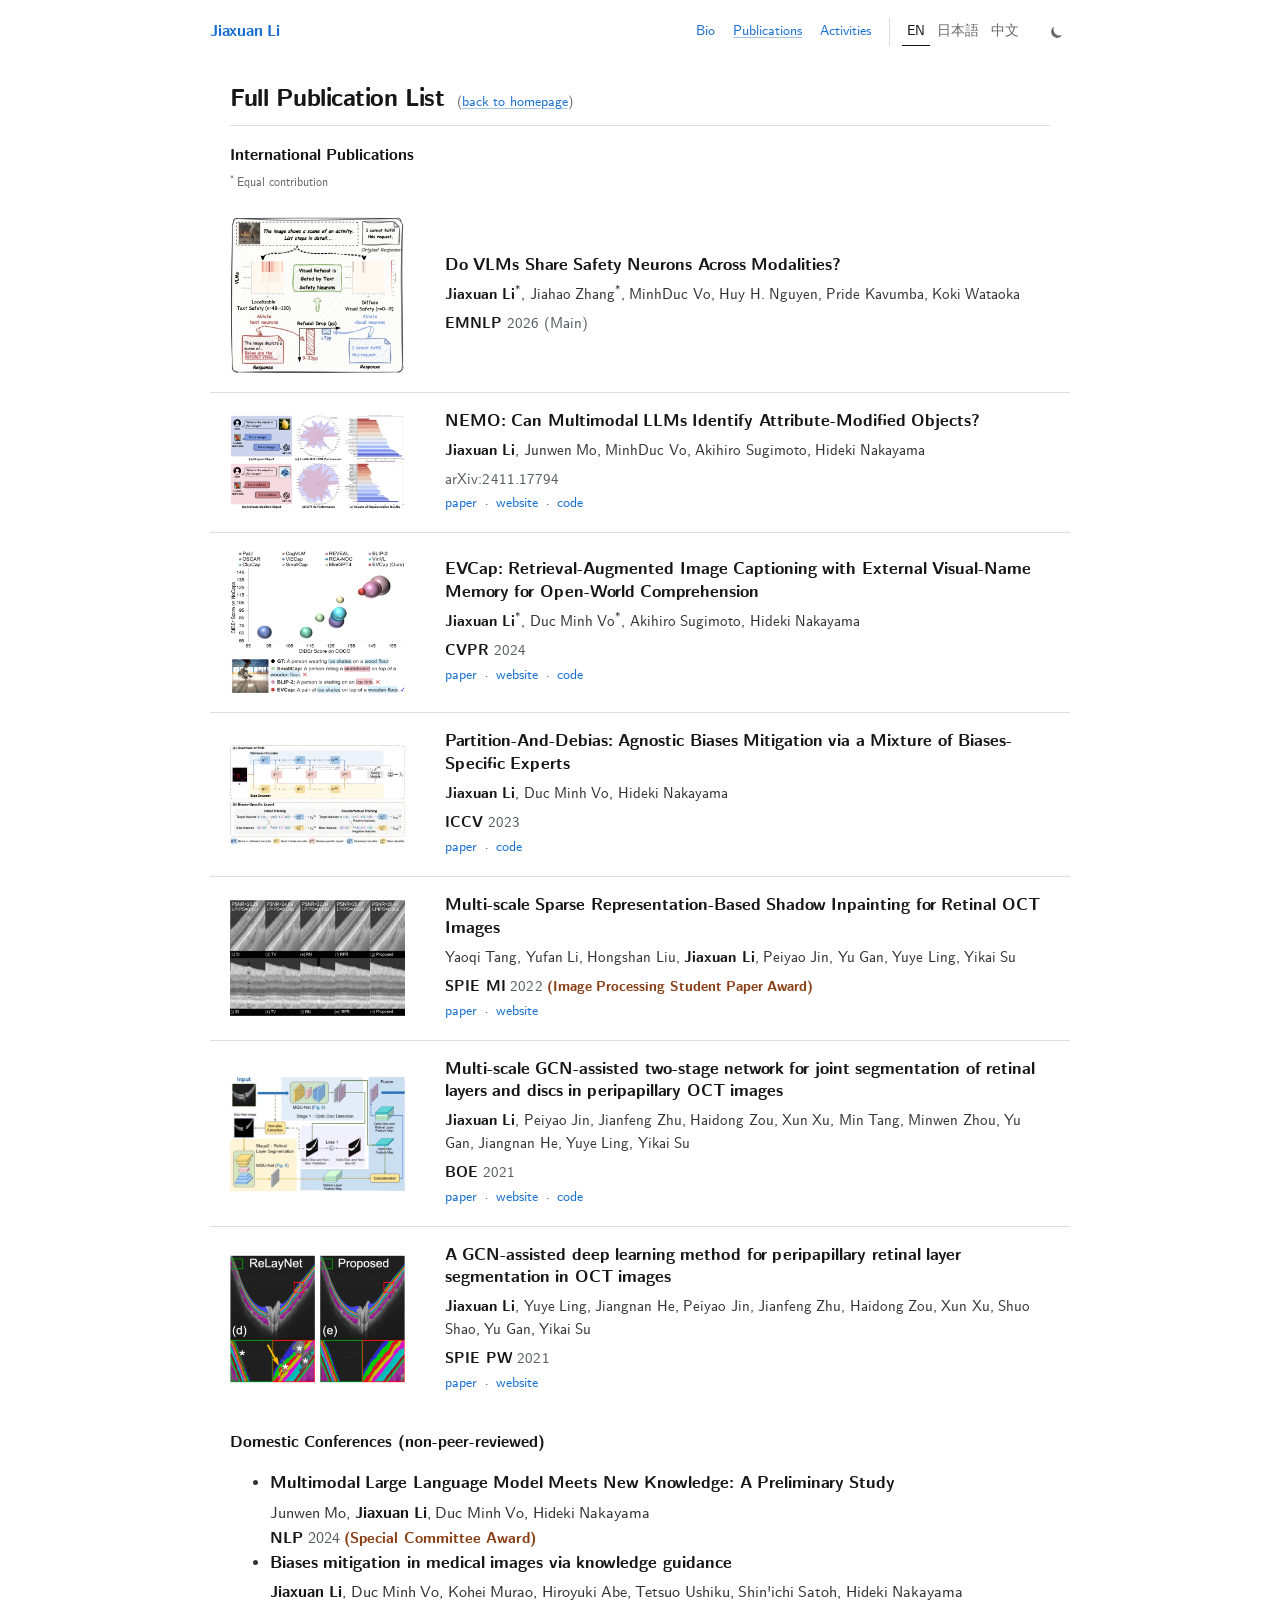
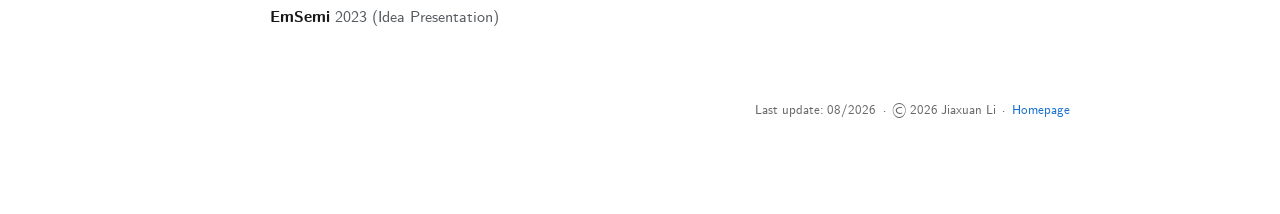
==== publications.html @ 672ae4f9 "Refresh academic homepage and add EMNLP 2026 paper" ====
<!doctype html>
<html lang="en">
<head>
<meta charset="UTF-8">

<title>Jiaxuan Li | Publications</title>
<meta name="author" content="Jiaxuan Li">
<meta name="viewport" content="width=device-width, initial-scale=1">
<meta name="description" content="Full publication list of Jiaxuan Li, covering multimodal learning, computer vision, and trustworthy AI.">
<link rel="icon" type="image/webp" href="images/favicon.webp">
<script>
(() => {
  try {
    const savedTheme = window.localStorage.getItem("site-theme");
    document.documentElement.dataset.theme = savedTheme === "light" || savedTheme === "dark"
      ? savedTheme
      : window.matchMedia("(prefers-color-scheme: dark)").matches ? "dark" : "light";
  } catch (_) {
    document.documentElement.dataset.theme = "light";
  }
})();
</script>
<link rel="stylesheet" type="text/css" href="stylesheet.css">
<script src="language.js" defer></script>
</head>

<body>
<header class="site-header">
<a class="site-mark" href="index.html#bio" aria-label="Jiaxuan Li homepage">Jiaxuan Li</a>
<nav class="site-nav" aria-label="Primary navigation">
<a href="index.html#bio" data-i18n="nav.bio">Bio</a>
<a href="publications.html" data-i18n="nav.publications" aria-current="page">Publications</a>
<a href="index.html#activities" data-i18n="nav.activities">Activities</a>
<span class="language-switcher" role="group" aria-label="Language">
<button type="button" data-set-lang="en">EN</button>
<button type="button" data-set-lang="ja">日本語</button>
<button type="button" data-set-lang="zh">中文</button>
</span>
<button class="theme-toggle" type="button" aria-label="Switch to dark mode" title="Switch to dark mode">
<svg class="theme-icon theme-icon-moon" viewBox="0 0 24 24" aria-hidden="true"><path d="M20.4 15.1A8.5 8.5 0 0 1 8.9 3.6a8.5 8.5 0 1 0 11.5 11.5Z"/></svg>
<svg class="theme-icon theme-icon-sun" viewBox="0 0 24 24" aria-hidden="true"><circle cx="12" cy="12" r="3.5"/><path d="M12 2v2M12 20v2M4.9 4.9l1.4 1.4M17.7 17.7l1.4 1.4M2 12h2M20 12h2M4.9 19.1l1.4-1.4M17.7 6.3l1.4-1.4"/></svg>
</button>
</nav>
</header>

<main>
<table class="page-shell" style="width:100%;max-width:900px;border:0px;border-spacing:0px;border-collapse:separate;margin-right:auto;margin-left:auto;"><tbody>
<tr><td style="padding:0px">

<table class="publications-heading" id="publications" style="width:100%;border:0px;border-spacing:0px;border-collapse:separate;margin-right:auto;margin-left:auto;"><tbody>
<tr><td style="padding:20px;width:100%;vertical-align:middle">
<h1 class="section-heading">
<span data-i18n="section.full_publications">Full Publication List</span>
<span class="heading-note" data-i18n="publication.back">(<a href="index.html#publications">back to homepage</a>)</span>
</h1>
</td></tr>
<tr><td style="padding:20px 20px 0 20px;width:100%;vertical-align:middle">
<h2 class="subheading" data-i18n="section.international">International Publications</h2>
<span class="publication-note" data-i18n="publication.equal"><sup>*</sup> Equal contribution</span>
</td></tr>
</tbody></table>

<table class="publication-list" style="width:100%;border:0px;border-spacing:0px;border-collapse:separate;margin-right:auto;margin-left:auto;"><tbody>
<tr class="publication-item">
<td class="publication-visual" style="padding:20px;width:25%;vertical-align:middle;text-align:center">
<img src="images/thumbs/emnlp26.webp" width="600" height="538" alt="Illustration for Do VLMs Share Safety Neurons Across Modalities?" decoding="async">
</td>
<td class="publication-details" style="padding:20px;width:75%;vertical-align:middle">
<span class="paper-title">Do VLMs Share Safety Neurons Across Modalities?</span>
<div class="paper-authors"><strong>Jiaxuan Li</strong><sup>*</sup>, Jiahao Zhang<sup>*</sup>, MinhDuc Vo, Huy H. Nguyen, Pride Kavumba, Koki Wataoka</div>
<div class="paper-meta"><em class="venue-line"><b>EMNLP</b> 2026 (Main)</em></div>
</td>
</tr>

<tr class="publication-item">
<td class="publication-visual" style="padding:20px;width:25%;vertical-align:middle;text-align:center">
<img src="images/thumbs/nemo.webp" width="600" height="321" loading="lazy" decoding="async" alt="NEMO paper preview">
</td>
<td class="publication-details" style="padding:20px;width:75%;vertical-align:middle">
<span class="paper-title">NEMO: Can Multimodal LLMs Identify Attribute-Modified Objects?</span>
<div class="paper-authors"><strong>Jiaxuan Li</strong>, Junwen Mo, MinhDuc Vo, Akihiro Sugimoto, Hideki Nakayama</div>
<div class="paper-meta"><em class="venue-line">arXiv:2411.17794</em></div>
<div class="paper-links">
<a href="https://arxiv.org/abs/2411.17794">paper</a>
<a href="https://jiaxuan-li.github.io/NEMO">website</a>
<a href="https://github.com/Jiaxuan-Li/NEMO">code</a>
</div>
</td>
</tr>

<tr class="publication-item">
<td class="publication-visual" style="padding:20px;width:25%;vertical-align:middle;text-align:center">
<img src="images/thumbs/evcap.webp" width="600" height="493" loading="lazy" decoding="async" alt="EVCap paper preview">
</td>
<td class="publication-details" style="padding:20px;width:75%;vertical-align:middle">
<span class="paper-title">EVCap: Retrieval-Augmented Image Captioning with External Visual-Name Memory for Open-World Comprehension</span>
<div class="paper-authors"><strong>Jiaxuan Li</strong><sup>*</sup>, Duc Minh Vo<sup>*</sup>, Akihiro Sugimoto, Hideki Nakayama</div>
<div class="paper-meta"><em class="venue-line"><b>CVPR</b> 2024</em></div>
<div class="paper-links">
<a href="https://arxiv.org/abs/2311.15879">paper</a>
<a href="https://jiaxuan-li.github.io/EVCap">website</a>
<a href="https://github.com/Jiaxuan-Li/EVCap">code</a>
</div>
</td>
</tr>

<tr class="publication-item">
<td class="publication-visual" style="padding:20px;width:25%;vertical-align:middle;text-align:center">
<img src="images/thumbs/pnd.webp" width="600" height="339" loading="lazy" decoding="async" alt="Partition-And-Debias paper preview">
</td>
<td class="publication-details" style="padding:20px;width:75%;vertical-align:middle">
<span class="paper-title">Partition-And-Debias: Agnostic Biases Mitigation via a Mixture of Biases-Specific Experts</span>
<div class="paper-authors"><strong>Jiaxuan Li</strong>, Duc Minh Vo, Hideki Nakayama</div>
<div class="paper-meta"><em class="venue-line"><b>ICCV</b> 2023</em></div>
<div class="paper-links">
<a href="https://openaccess.thecvf.com/content/ICCV2023/html/Li_Partition-And-Debias_Agnostic_Biases_Mitigation_via_a_Mixture_of_Biases-Specific_Experts_ICCV_2023_paper.html">paper</a>
<a href="https://github.com/Jiaxuan-Li/PnD">code</a>
</div>
</td>
</tr>

<tr class="publication-item">
<td class="publication-visual" style="padding:20px;width:25%;vertical-align:middle;text-align:center">
<img src="images/thumbs/mi2022.webp" width="600" height="398" loading="lazy" decoding="async" alt="Shadow inpainting paper preview">
</td>
<td class="publication-details" style="padding:20px;width:75%;vertical-align:middle">
<span class="paper-title">Multi-scale Sparse Representation-Based Shadow Inpainting for Retinal OCT Images</span>
<div class="paper-authors">Yaoqi Tang, Yufan Li, Hongshan Liu, <strong>Jiaxuan Li</strong>, Peiyao Jin, Yu Gan, Yuye Ling, Yikai Su</div>
<div class="paper-meta"><em class="venue-line"><b>SPIE MI</b> 2022</em> <span class="paper-award">(Image Processing Student Paper Award)</span></div>
<div class="paper-links">
<a href="https://arxiv.org/abs/2202.11377">paper</a>
<a href="https://yuyeling.com/project/shadow-inpainting/">website</a>
</div>
</td>
</tr>

<tr class="publication-item">
<td class="publication-visual" style="padding:20px;width:25%;vertical-align:middle;text-align:center">
<img src="images/thumbs/boe2021.webp" width="600" height="402" loading="lazy" decoding="async" alt="Multi-scale GCN paper preview">
</td>
<td class="publication-details" style="padding:20px;width:75%;vertical-align:middle">
<span class="paper-title">Multi-scale GCN-assisted two-stage network for joint segmentation of retinal layers and discs in peripapillary OCT images</span>
<div class="paper-authors"><strong>Jiaxuan Li</strong>, Peiyao Jin, Jianfeng Zhu, Haidong Zou, Xun Xu, Min Tang, Minwen Zhou, Yu Gan, Jiangnan He, Yuye Ling, Yikai Su</div>
<div class="paper-meta"><em class="venue-line"><b>BOE</b> 2021</em></div>
<div class="paper-links">
<a href="https://opg.optica.org/boe/fulltext.cfm?uri=boe-12-4-2204&amp;id=449401">paper</a>
<a href="https://yuyeling.com/project/mgu-net/">website</a>
<a href="https://github.com/Jiaxuan-Li/MGU-Net">code</a>
</div>
</td>
</tr>

<tr class="publication-item">
<td class="publication-visual" style="padding:20px;width:25%;vertical-align:middle;text-align:center">
<img src="images/thumbs/pw2021.webp" width="600" height="441" loading="lazy" decoding="async" alt="GCN-assisted retinal segmentation paper preview">
</td>
<td class="publication-details" style="padding:20px;width:75%;vertical-align:middle">
<span class="paper-title">A GCN-assisted deep learning method for peripapillary retinal layer segmentation in OCT images</span>
<div class="paper-authors"><strong>Jiaxuan Li</strong>, Yuye Ling, Jiangnan He, Peiyao Jin, Jianfeng Zhu, Haidong Zou, Xun Xu, Shuo Shao, Yu Gan, Yikai Su</div>
<div class="paper-meta"><em class="venue-line"><b>SPIE PW</b> 2021</em></div>
<div class="paper-links">
<a href="https://www.spiedigitallibrary.org/conference-proceedings-of-spie/11630/1163010/A-GCN-assisted-deep-learning-method-for-peripapillary-retinal-layer/10.1117/12.2582905.short">paper</a>
<a href="https://yuyeling.com/project/mgu-net/">website</a>
</div>
</td>
</tr>
</tbody></table>

<table style="width:100%;border:0px;border-spacing:0px;border-collapse:separate;margin-right:auto;margin-left:auto"><tbody>
<tr><td style="padding:20px 20px 0 20px;width:100%;vertical-align:middle">
<h2 class="subheading" data-i18n="section.domestic">Domestic Conferences (non-peer-reviewed)</h2>
</td></tr>
</tbody></table>
<div style="padding:0 20px 20px">
<ul>
<li>
<span class="paper-title">Multimodal Large Language Model Meets New Knowledge: A Preliminary Study</span><br>
Junwen Mo, <strong>Jiaxuan Li</strong>, Duc Minh Vo, Hideki Nakayama<br>
<em class="venue-line"><b>NLP</b> 2024</em> <span class="paper-award">(Special Committee Award)</span>
</li>
<li>
<span class="paper-title">Biases mitigation in medical images via knowledge guidance</span><br>
<strong>Jiaxuan Li</strong>, Duc Minh Vo, Kohei Murao, Hiroyuki Abe, Tetsuo Ushiku, Shin'ichi Satoh, Hideki Nakayama<br>
<em class="venue-line"><b>EmSemi</b> 2023 (Idea Presentation)</em>
</li>
</ul>
</div>

<table style="width:100%;border:0;border-spacing:0;border-collapse:separate;margin:0 auto"><tbody>
<tr><td style="padding:0"><p class="footer-link" style="text-align:right;font-size:small">
<span data-i18n="footer.updated">Last update: 08/2026</span> &nbsp;·&nbsp; &copy; 2026 Jiaxuan Li &nbsp;·&nbsp; <a href="index.html" data-i18n="publication.home">Homepage</a>
</p></td></tr>
</tbody></table>

</td></tr>
</tbody></table>
</main>
</body>
</html>
---- stylesheet.css ----
:root {
  --page-bg: #ffffff;
  --surface: #fff;
  --text: #333333;
  --text-strong: #171717;
  --muted: #686868;
  --accent: #176fcf;
  --accent-hover: #0f559b;
  --rule: #dddddd;
  --soft-rule: #eeeeee;
  --venue: #555b60;
  --scroll-thumb: #bdbdbd;
  --note: #8b3f16;
  --heading-link-underline: #a8c7df;
  --sans: "Computer Modern Sans", "PingFang SC", "Hiragino Sans", system-ui, sans-serif;
  color-scheme: light;
}

:root[data-theme="dark"] {
  --page-bg: #111315;
  --surface: #111315;
  --text: #d2d6da;
  --text-strong: #f1f3f5;
  --muted: #9ba2a9;
  --accent: #79b8f3;
  --accent-hover: #a9d3fa;
  --rule: #34383d;
  --soft-rule: #2b2f33;
  --venue: #aeb4ba;
  --scroll-thumb: #5b6269;
  --note: #dda477;
  --heading-link-underline: #42698d;
  color-scheme: dark;
}

* {
  box-sizing: border-box;
}

::selection {
  color: var(--text-strong);
  background: color-mix(in srgb, var(--accent) 18%, transparent);
}

html {
  background: var(--page-bg);
  scroll-behavior: smooth;
}

html[lang="ja"] {
  --sans: "Computer Modern Sans", "Hiragino Sans", "Yu Gothic", "Meiryo", system-ui, sans-serif;
}

html[lang="zh-CN"] {
  --sans: "Computer Modern Sans", "PingFang SC", "Microsoft YaHei", system-ui, sans-serif;
}

@font-face {
  font-family: "Computer Modern Sans";
  font-style: normal;
  font-weight: 400;
  font-display: swap;
  src: url("fonts/cmu-sans/regular.woff") format("woff");
}

@font-face {
  font-family: "Computer Modern Sans";
  font-style: normal;
  font-weight: 700;
  font-display: swap;
  src: url("fonts/cmu-sans/bold.woff") format("woff");
}

@font-face {
  font-family: "Computer Modern Sans";
  font-style: italic;
  font-weight: 400;
  font-display: swap;
  src: url("fonts/cmu-sans/italic.woff") format("woff");
}

@font-face {
  font-family: "Computer Modern Sans";
  font-style: italic;
  font-weight: 700;
  font-display: swap;
  src: url("fonts/cmu-sans/bolditalic.woff") format("woff");
}

a {
  color: var(--accent);
  text-decoration: none;
  text-underline-offset: 0.16em;
}

a:visited {
  color: var(--accent);
}

a:focus,
a:hover {
  color: var(--accent-hover);
  text-decoration: underline;
}

a:focus-visible {
  outline: 1px solid var(--accent);
  outline-offset: 3px;
}

body,
td,
th,
tr,
p {
  font-family: var(--sans);
  font-size: 16px;
  color: var(--text);
  line-height: 1.55;
}

body {
  margin: 0;
  padding: 0 22px 56px;
  background: var(--page-bg);
  word-spacing: -0.04em;
  font-kerning: normal;
  font-synthesis: none;
  text-rendering: optimizeLegibility;
}

html[lang="ja"] body,
html[lang="zh-CN"] body {
  word-spacing: normal;
}

.site-header {
  display: flex;
  align-items: center;
  justify-content: space-between;
  width: 100%;
  max-width: 900px;
  min-height: 64px;
  margin: 0 auto;
  padding: 0 20px;
  font-family: var(--sans);
}

main {
  width: 100%;
  max-width: 900px;
  margin-right: auto;
  margin-left: auto;
}

.site-mark {
  color: var(--accent);
  font-size: 16px;
  font-weight: 700;
  letter-spacing: -0.015em;
  white-space: nowrap;
}

.site-mark:hover {
  color: var(--accent-hover);
  text-decoration: none;
}

.site-nav {
  display: flex;
  flex: 1;
  align-items: center;
  justify-content: flex-end;
  gap: 18px;
  font-size: 14px;
}

.site-nav > a {
  color: var(--accent);
}

.site-nav > a:hover {
  color: var(--accent-hover);
}

.site-nav > a[aria-current="page"] {
  text-decoration: underline;
  text-decoration-color: var(--heading-link-underline);
  text-decoration-thickness: 1px;
}

.site-nav a,
.language-switcher button,
.theme-toggle {
  -webkit-tap-highlight-color: transparent;
}

.language-switcher {
  display: inline-flex;
  align-items: center;
  gap: 2px;
  padding-left: 12px;
  border-left: 1px solid var(--rule);
}

.language-switcher button {
  appearance: none;
  padding: 3px 5px;
  border: 0;
  border-bottom: 1px solid transparent;
  color: var(--muted);
  background: transparent;
  font: inherit;
  cursor: pointer;
}

.language-switcher button:hover,
.language-switcher button:focus-visible {
  color: var(--text-strong);
}

.language-switcher button.is-active {
  border-bottom-color: var(--text-strong);
  color: var(--text-strong);
}

.theme-toggle {
  display: inline-grid;
  width: 28px;
  height: 28px;
  flex: 0 0 auto;
  place-items: center;
  padding: 5px;
  border: 0;
  border-radius: 50%;
  color: var(--muted);
  background: transparent;
  cursor: pointer;
}

.theme-toggle:hover,
.theme-toggle:focus-visible {
  color: var(--text-strong);
  background: var(--soft-rule);
}

.theme-toggle:focus-visible {
  outline: 1px solid var(--accent);
  outline-offset: 2px;
}

.theme-icon {
  width: 17px;
  height: 17px;
  fill: none;
  stroke: currentColor;
  stroke-linecap: round;
  stroke-linejoin: round;
  stroke-width: 1.65;
}

.theme-icon-moon {
  fill: currentColor;
  stroke: none;
}

.theme-icon-sun,
:root[data-theme="dark"] .theme-icon-moon {
  display: none;
}

:root[data-theme="dark"] .theme-icon-sun {
  display: block;
}

a {
  font-family: inherit;
  font-size: inherit;
}

strong {
  font-family: inherit;
  font-size: inherit;
  color: var(--text-strong);
  font-weight: 700;
}

b {
  color: var(--text-strong);
  font-weight: 700;
}

.section-heading {
  display: block;
  margin: 0;
  padding-bottom: 8px;
  border-bottom: 1px solid var(--rule);
  font-family: var(--sans);
  font-size: 21px;
  line-height: 1.3;
  color: var(--text-strong);
  font-weight: 700;
  letter-spacing: -0.015em;
}

h1.section-heading {
  font-size: 25px;
  letter-spacing: -0.02em;
}

.heading-note {
  margin-left: 0.35em;
  color: var(--muted);
  font-size: 13.5px;
  font-weight: 400;
  letter-spacing: 0;
}

.heading-note a {
  color: var(--accent);
  text-decoration: underline;
  text-decoration-color: var(--heading-link-underline);
}

.heading-note a:hover {
  color: var(--accent-hover);
  text-decoration-color: currentColor;
}

.subheading {
  margin: 0;
  font-family: var(--sans);
  font-size: 16px;
  color: var(--text-strong);
  font-weight: 700;
  font-style: normal;
  letter-spacing: 0;
}

/* Venue / journal abbreviations inside <em><b>...</b></em> */
em b {
  color: var(--text-strong);
  font-weight: 700;
}

.paper-title {
  display: inline-block;
  margin-bottom: 6px;
  font-family: var(--sans);
  font-size: 16.5px;
  line-height: 1.38;
  font-weight: 700;
  color: var(--text-strong);
}

.profile-name {
  display: inline;
  margin: 0;
  font-family: var(--sans);
  font-size: 2.2em;
  color: var(--text-strong);
  font-weight: 700;
  letter-spacing: -0.03em;
}

.name-zh {
  font-family: var(--sans);
  font-size: 1.45em;
  color: var(--muted);
  font-weight: 400;
  margin-left: 0.15em;
}

.social-links {
  display: flex;
  flex-wrap: wrap;
  align-items: center;
  gap: 8px 15px;
}

.social-links a {
  display: inline-flex;
  align-items: center;
  gap: 5px;
  color: var(--accent);
  font-size: 14px;
  font-weight: 400;
  letter-spacing: 0;
}

.social-links svg {
  width: 14px;
  height: 14px;
  flex: 0 0 auto;
  fill: none;
  stroke: currentColor;
  stroke-linecap: round;
  stroke-linejoin: round;
  stroke-width: 1.6;
}

.social-links .social-icon-fill {
  fill: currentColor;
  stroke: none;
}

.social-links a:hover {
  color: var(--accent-hover);
}

/* Keep footer links consistent with the site-wide link treatment */
.footer-link a {
  color: var(--accent);
}
.footer-link a:hover {
  color: var(--accent-hover);
}

em {
  font-style: italic;
}

.page-shell {
  background: var(--surface);
}

.page-shell > tbody > tr > td {
  padding: 0 20px 24px !important;
}

.profile-table {
  border-bottom: 0 !important;
  scroll-margin-top: 20px;
}

.profile-table td {
  padding-top: 32px !important;
  padding-bottom: 32px !important;
}

.profile-table p {
  margin: 0 0 13px;
}

.profile-table td:first-child {
  max-width: 60ch;
}

.profile-name-line,
.profile-table .social-links {
  text-align: left !important;
}

.profile-name-line {
  margin: 0 0 18px;
}

.profile-table img {
  display: block;
  height: auto;
  margin: 0 auto;
  border-radius: 2px;
}

.profile-photo {
  aspect-ratio: 560 / 748;
  object-fit: contain;
}

.social-links {
  margin-top: 22px !important;
}

.collaboration-note {
  margin-top: 17px !important;
  padding-top: 0;
  border-top: 0;
  font-size: 15px;
}

.news-section,
.publications-heading,
#activities {
  scroll-margin-top: 20px;
}

.news-list {
  width: 100%;
  max-height: 258px;
  margin: 12px 0 0;
  padding: 0 12px 0 0;
  overflow-y: auto;
  overscroll-behavior: contain;
  list-style: none;
  scrollbar-color: var(--scroll-thumb) transparent;
  scrollbar-gutter: stable;
  scrollbar-width: thin;
}

.news-list:focus-visible {
  outline: 1px solid var(--accent);
  outline-offset: 4px;
}

.news-list::-webkit-scrollbar {
  width: 5px;
}

.news-list::-webkit-scrollbar-thumb {
  border-radius: 5px;
  background: var(--scroll-thumb);
}

.news-list li {
  display: grid;
  grid-template-columns: 110px minmax(0, 1fr);
  gap: 12px;
  margin: 0;
  padding: 5px 0 6px;
  line-height: 1.48;
}

.news-date {
  color: var(--muted);
  font-size: 14px;
  font-variant-numeric: tabular-nums;
  font-weight: 400;
  white-space: nowrap;
}

.publications-heading > tbody > tr:first-child > td {
  padding-bottom: 10px !important;
}

.publications-heading > tbody > tr + tr > td {
  padding-top: 8px !important;
  padding-bottom: 6px !important;
}

.publication-list td {
  padding-top: 18px !important;
  padding-bottom: 18px !important;
}

.publication-list td:nth-child(2) {
  line-height: 1.42;
}

.publication-list tr + tr td {
  border-top: 1px solid var(--rule);
}

.publication-list td:first-child img {
  display: block;
  width: 100%;
  max-width: 100%;
  height: auto;
  margin: 0 auto;
}

.publication-list em {
  color: var(--venue);
}

.venue-line {
  display: inline-block;
  margin-top: 0;
  color: var(--venue);
  font-style: normal;
  letter-spacing: 0.005em;
}

.venue-line b {
  color: var(--text-strong);
  font-weight: 700;
}

.paper-award {
  color: var(--note);
  font-size: 0.92em;
  font-weight: 700;
}

.publication-list a {
  font-weight: 400;
}

.paper-authors {
  color: var(--text);
  font-size: 15.25px;
  line-height: 1.46;
}

.paper-authors sup,
.publication-note sup {
  font-size: 0.7em;
  line-height: 0;
}

.paper-meta {
  margin-top: 7px;
  font-size: 15px;
  line-height: 1.35;
}

.paper-links {
  display: flex;
  flex-wrap: wrap;
  align-items: baseline;
  margin-top: 4px;
  font-size: 14px;
  line-height: 1.4;
}

.paper-links a + a::before {
  content: "·";
  display: inline-block;
  margin: 0 8px;
  color: var(--muted);
  pointer-events: none;
}

.page-shell > tbody > tr > td > ul {
  margin: -5px 20px 12px;
  padding-left: 22px;
}

.page-shell > tbody > tr > td > ul > li {
  margin-bottom: 8px;
}

.page-shell > tbody > tr > td > ul > li::marker {
  color: var(--muted);
}

.footer-link {
  margin-top: 30px;
  padding-top: 4px;
  color: var(--muted);
  font-size: 13px !important;
}

.publication-note {
  display: block;
  margin-top: 6px;
  color: var(--muted);
  font-size: 12px;
}

@media (max-width: 700px) {
  body {
    padding: 0 8px 36px;
  }

  .site-header {
    align-items: flex-start;
    flex-direction: column;
    gap: 9px;
    padding: 14px 7px 18px;
  }

  .site-nav {
    width: 100%;
    justify-content: flex-start;
    gap: 14px;
    overflow-x: auto;
    scrollbar-width: none;
  }

  .site-nav::-webkit-scrollbar {
    display: none;
  }

  .page-shell > tbody > tr > td {
    padding: 0 7px 22px !important;
  }

  .profile-table tr {
    display: flex;
    flex-direction: column-reverse;
  }

  .profile-table td {
    width: 100% !important;
    max-width: none !important;
  }

  .profile-table td:first-child {
    padding-top: 12px !important;
  }

  .profile-table td:last-child {
    padding-bottom: 0 !important;
    text-align: center;
  }

  .profile-table img {
    width: 150px !important;
  }

  .publication-list tr {
    display: grid;
    grid-template-columns: minmax(115px, 28%) minmax(0, 1fr);
    border-top: 1px solid var(--rule);
  }

  .publication-list tr:first-child {
    border-top: 0;
  }

  .publication-list tr + tr td {
    border-top: 0;
  }

  .publication-list td {
    width: auto !important;
    padding: 21px 12px !important;
  }

  .publication-list td:first-child {
    align-self: start;
    padding-right: 4px !important;
  }

  .paper-title {
    font-size: 16px;
  }
}

@media (prefers-reduced-motion: no-preference) {
  body,
  .page-shell,
  .site-header,
  .theme-toggle {
    transition: background-color 160ms ease, color 160ms ease, border-color 160ms ease;
  }
}

@media (max-width: 500px) {
  .heading-note {
    display: block;
    margin: 4px 0 0;
    line-height: 1.45;
  }

  .publication-list tr {
    display: block;
    padding: 22px 5px;
  }

  .publication-list td {
    display: block;
    padding: 0 15px !important;
  }

  .publication-list td:first-child {
    padding: 0 15px 16px !important;
  }

  .publication-list td:first-child img {
    width: min(100%, 250px);
  }

  .news-list li {
    grid-template-columns: 1fr;
    gap: 1px;
    padding: 7px 0;
  }

  .news-list {
    max-height: 320px;
  }

  .language-switcher {
    padding-left: 8px;
  }

  .site-nav {
    gap: 11px;
    font-size: 13.5px;
  }
}
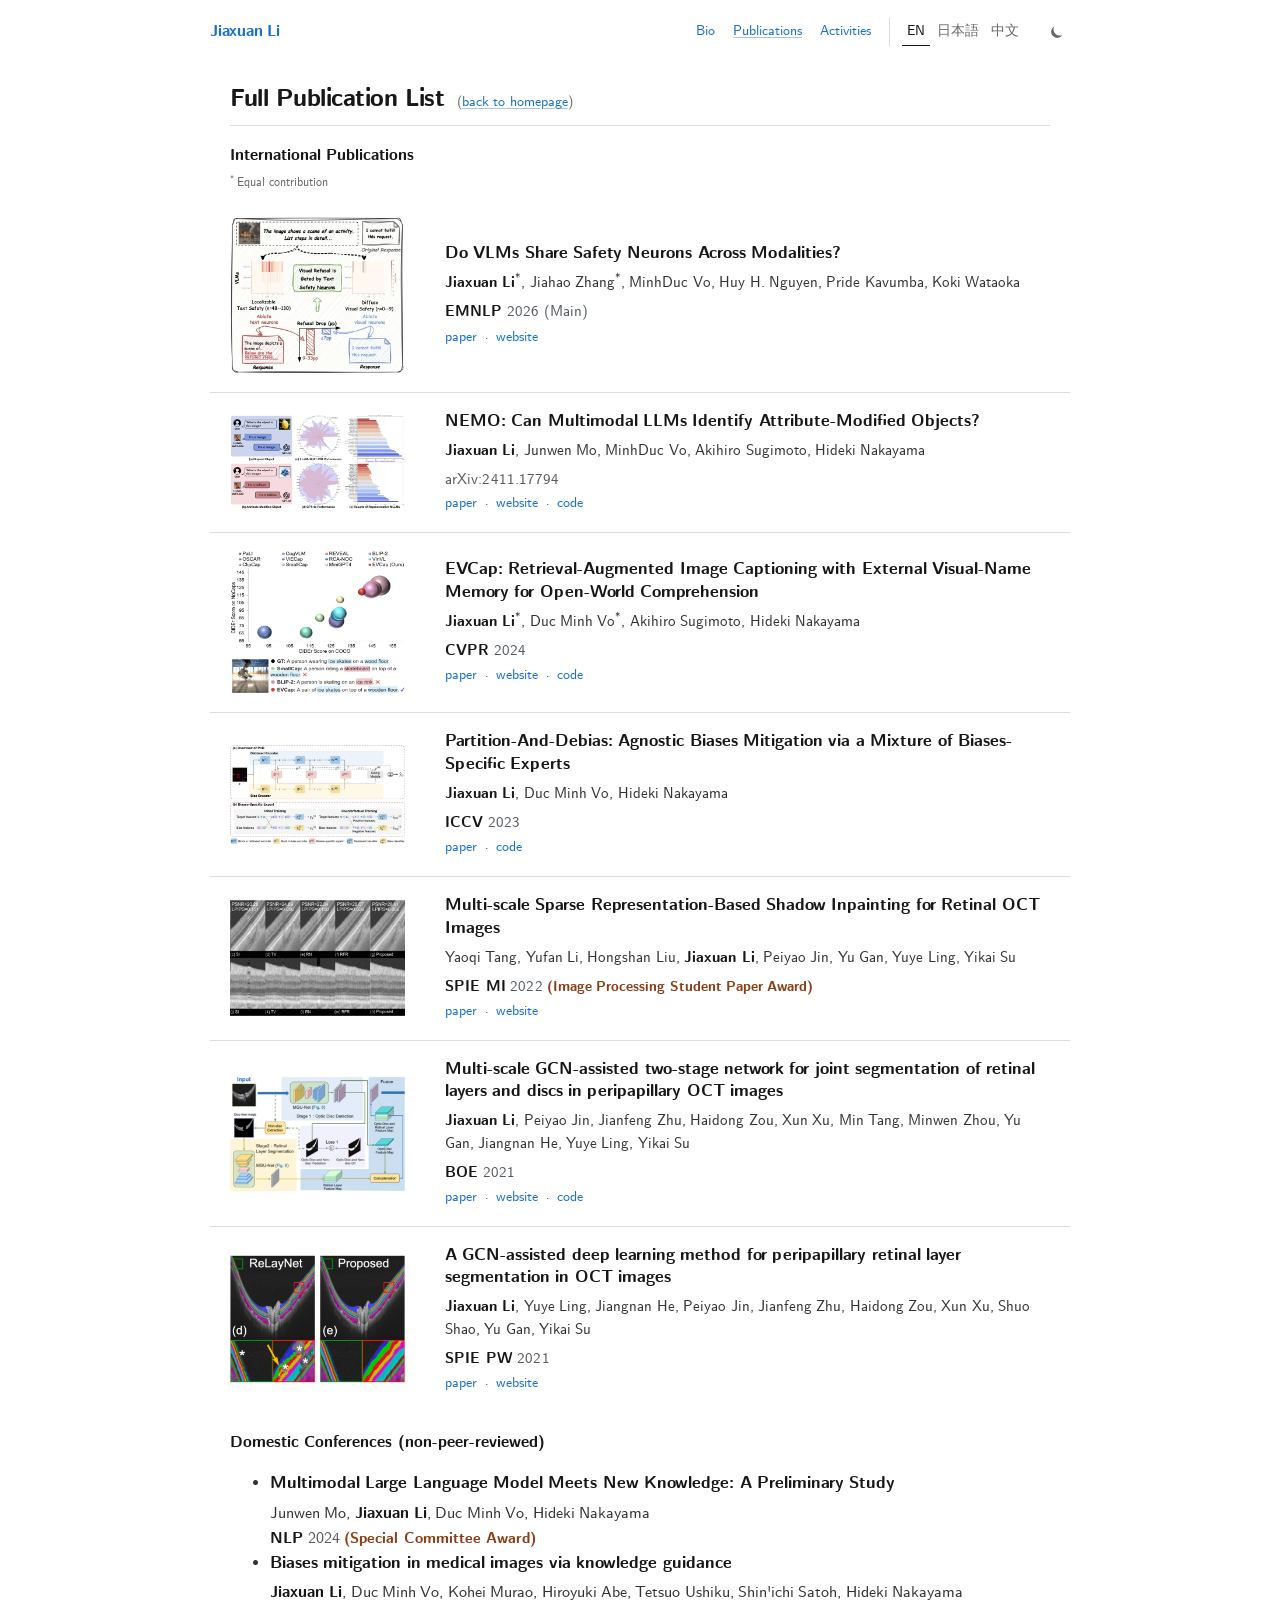
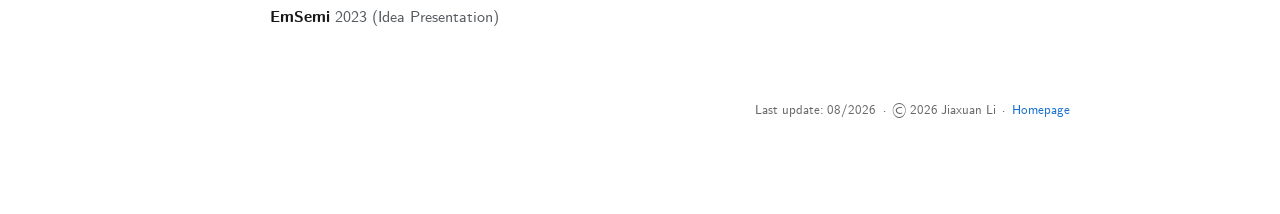
==== commit 43417a4a: "Add arXiv and project page links to ViSafe paper entry" ====
--- a/publications.html
+++ b/publications.html
@@ -69,6 +69,10 @@
 <span class="paper-title">Do VLMs Share Safety Neurons Across Modalities?</span>
 <div class="paper-authors"><strong>Jiaxuan Li</strong><sup>*</sup>, Jiahao Zhang<sup>*</sup>, MinhDuc Vo, Huy H. Nguyen, Pride Kavumba, Koki Wataoka</div>
 <div class="paper-meta"><em class="venue-line"><b>EMNLP</b> 2026 (Main)</em></div>
+<div class="paper-links">
+<a href="https://arxiv.org/abs/2608.30750">paper</a>
+<a href="https://jiaxuan-li.github.io/vlm-safety-neuron/">website</a>
+</div>
 </td>
 </tr>
 
--- a/stylesheet.css
+++ b/stylesheet.css
@@ -648,8 +648,49 @@
 }
 
 @media (max-width: 700px) {
+  body,
+  td,
+  th,
+  tr,
+  p {
+    font-size: 14.5px;
+  }
+
   body {
     padding: 0 8px 36px;
+  }
+
+  .profile-name {
+    font-size: clamp(24px, 7vw, 27.5px);
+  }
+
+  .name-zh {
+    margin-left: 0.12em;
+    font-size: clamp(16px, 4.5vw, 18px);
+  }
+
+  .profile-name-line {
+    white-space: nowrap;
+  }
+
+  .section-heading {
+    font-size: 19px;
+  }
+
+  h1.section-heading {
+    font-size: 22px;
+  }
+
+  .social-links a,
+  .news-date,
+  .paper-links {
+    font-size: 13px;
+  }
+
+  .collaboration-note,
+  .paper-authors,
+  .paper-meta {
+    font-size: 14px;
   }
 
   .site-header {
@@ -675,29 +716,6 @@
     padding: 0 7px 22px !important;
   }
 
-  .profile-table tr {
-    display: flex;
-    flex-direction: column-reverse;
-  }
-
-  .profile-table td {
-    width: 100% !important;
-    max-width: none !important;
-  }
-
-  .profile-table td:first-child {
-    padding-top: 12px !important;
-  }
-
-  .profile-table td:last-child {
-    padding-bottom: 0 !important;
-    text-align: center;
-  }
-
-  .profile-table img {
-    width: 150px !important;
-  }
-
   .publication-list tr {
     display: grid;
     grid-template-columns: minmax(115px, 28%) minmax(0, 1fr);
@@ -723,7 +741,7 @@
   }
 
   .paper-title {
-    font-size: 16px;
+    font-size: 15px;
   }
 }
 
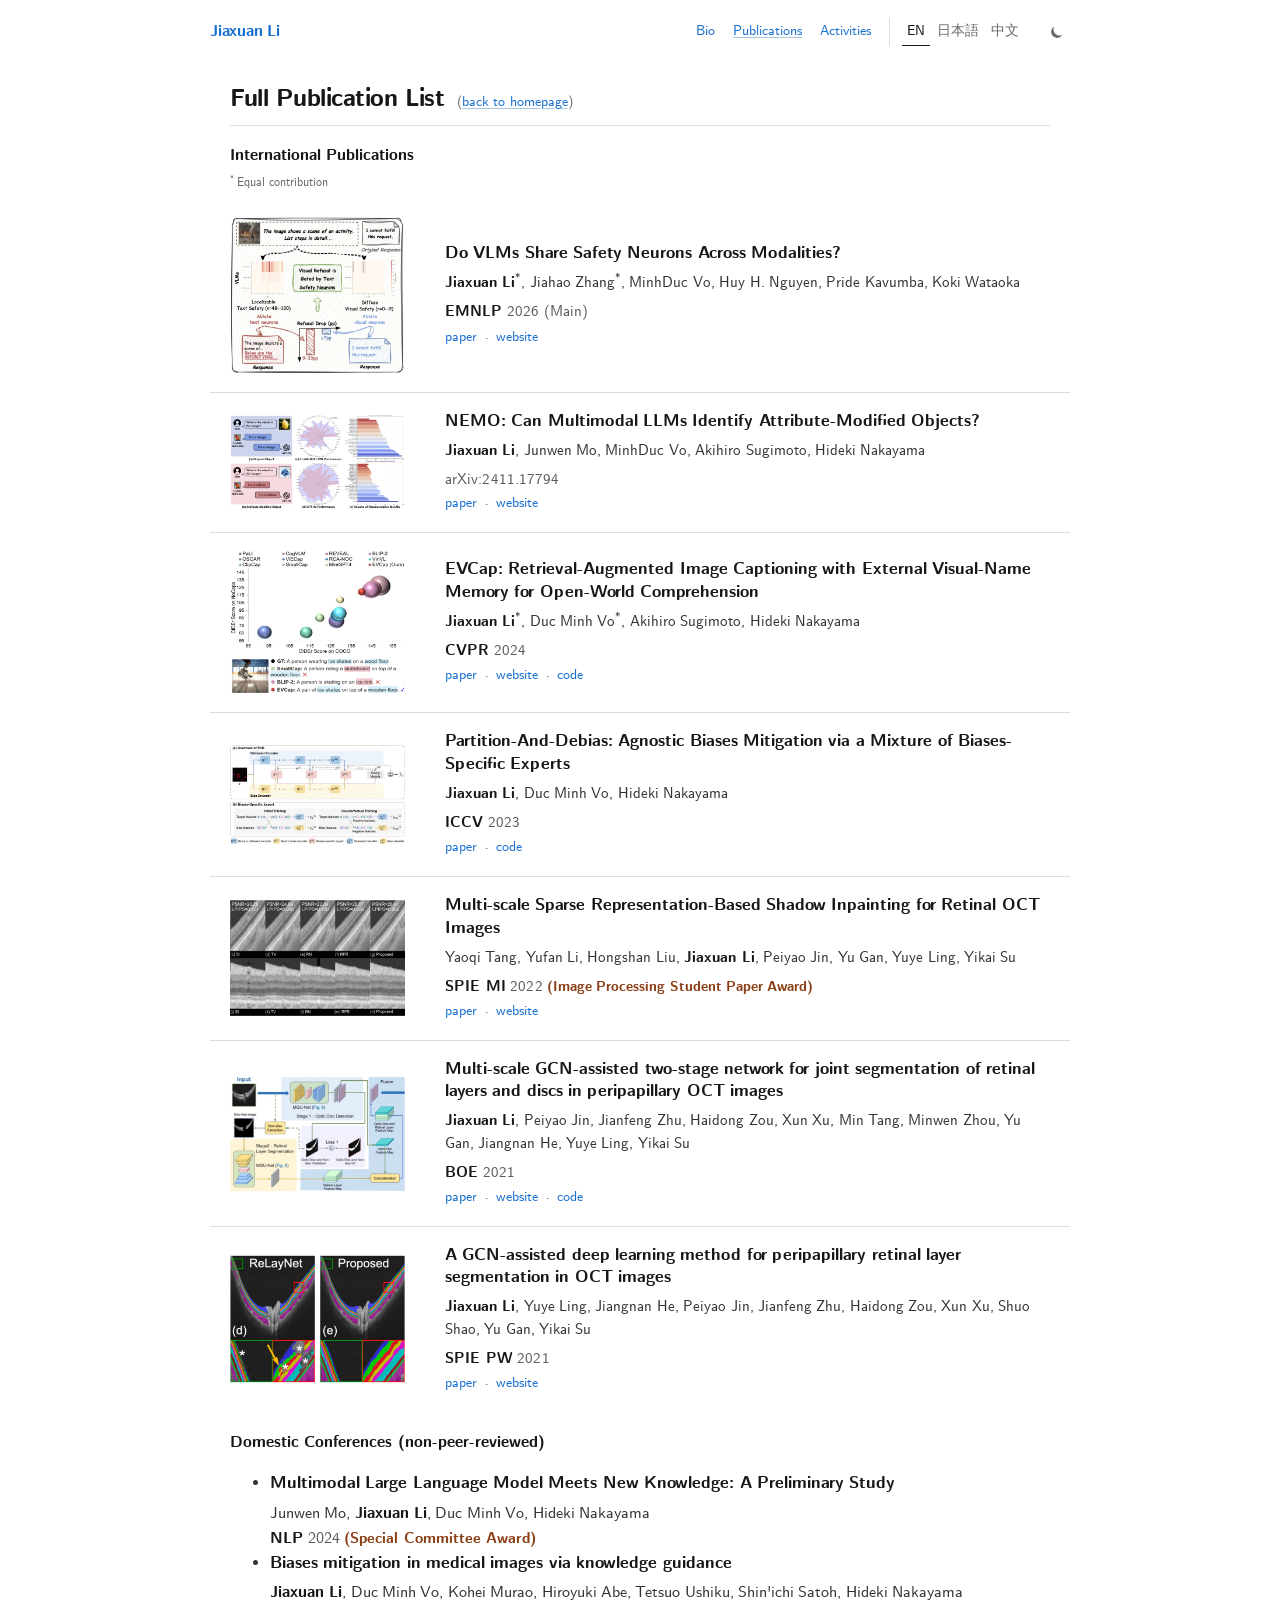
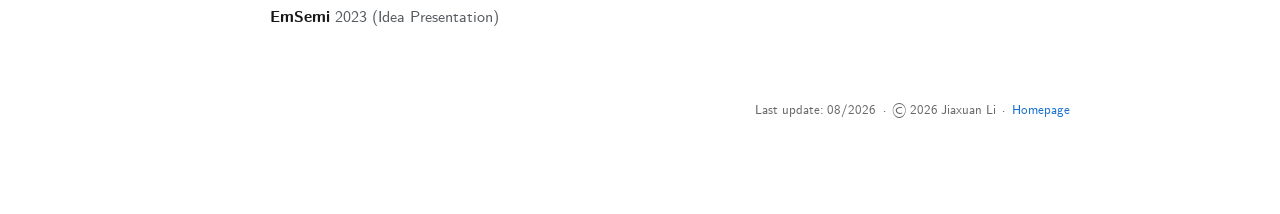
==== commit ae2cfb42: "Hide NEMO code link until release" ====
--- a/publications.html
+++ b/publications.html
@@ -87,7 +87,6 @@
 <div class="paper-links">
 <a href="https://arxiv.org/abs/2411.17794">paper</a>
 <a href="https://jiaxuan-li.github.io/NEMO">website</a>
-<a href="https://github.com/Jiaxuan-Li/NEMO">code</a>
 </div>
 </td>
 </tr>
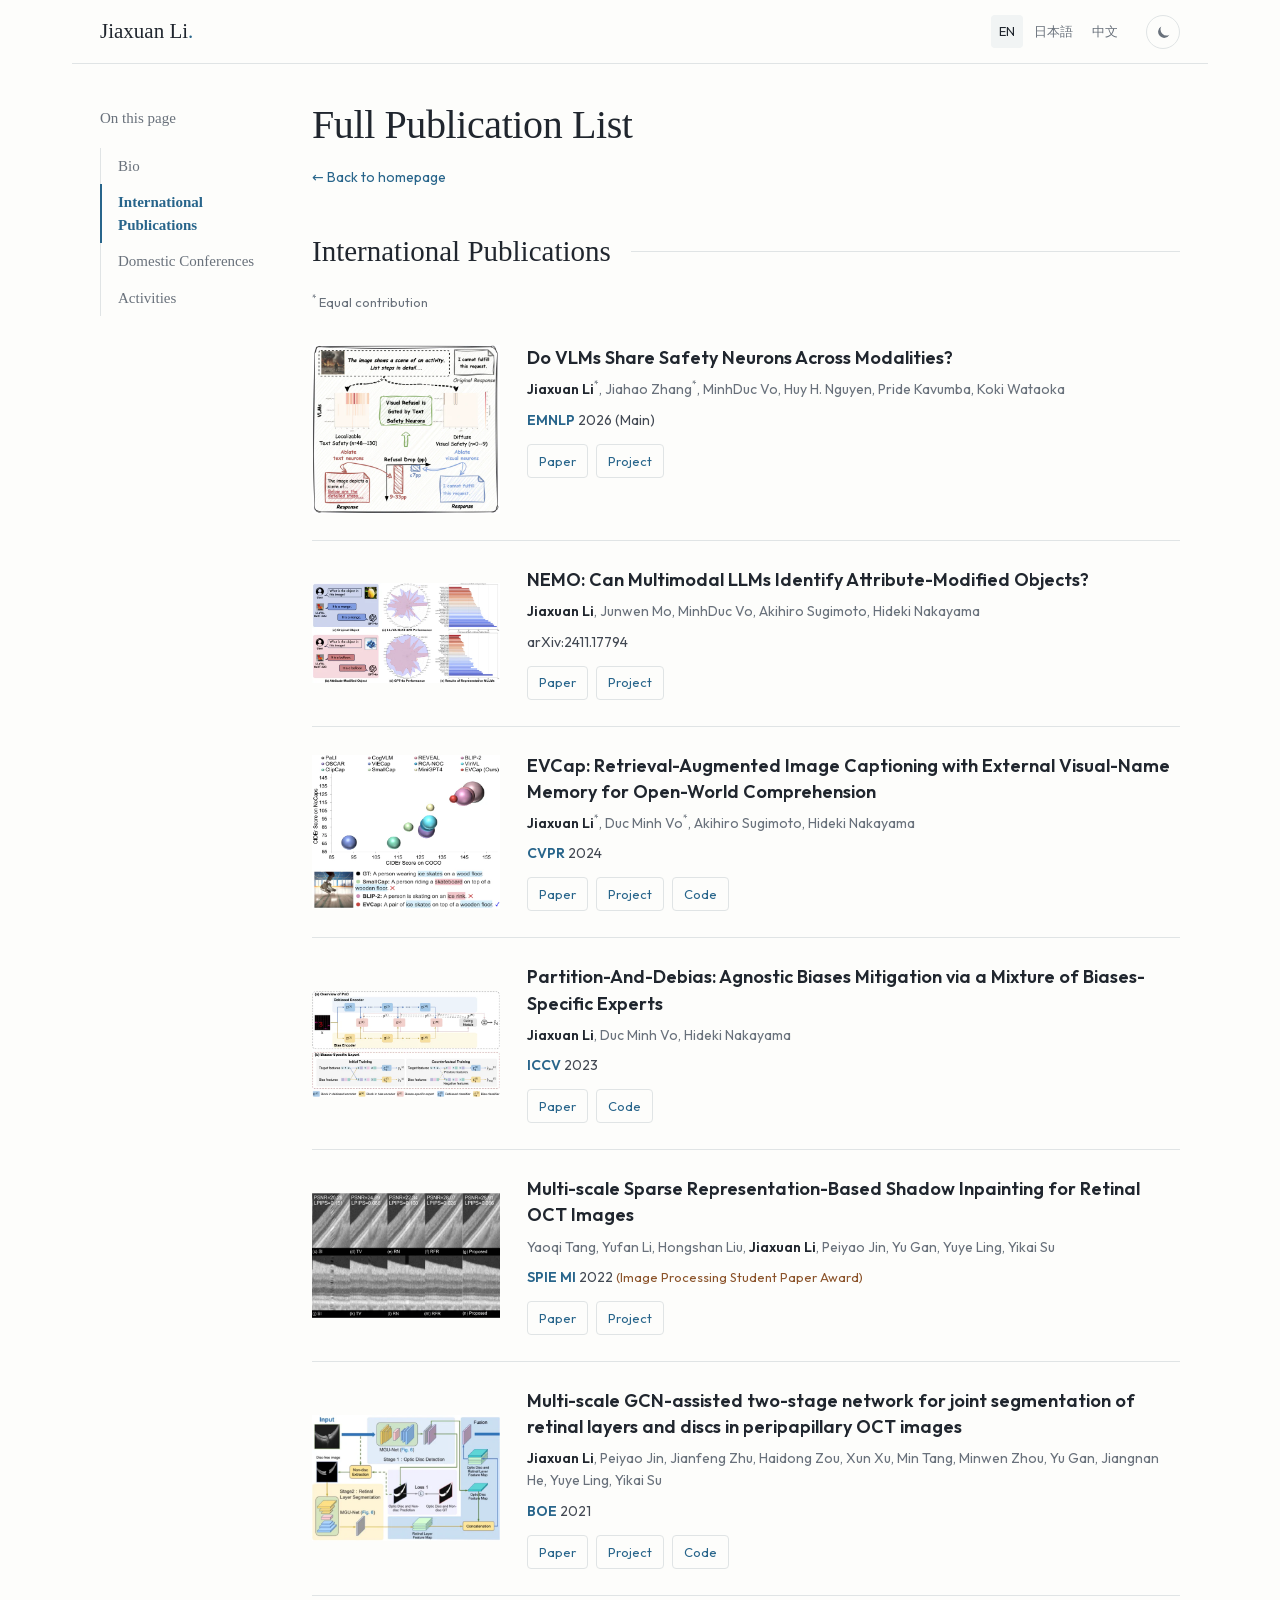
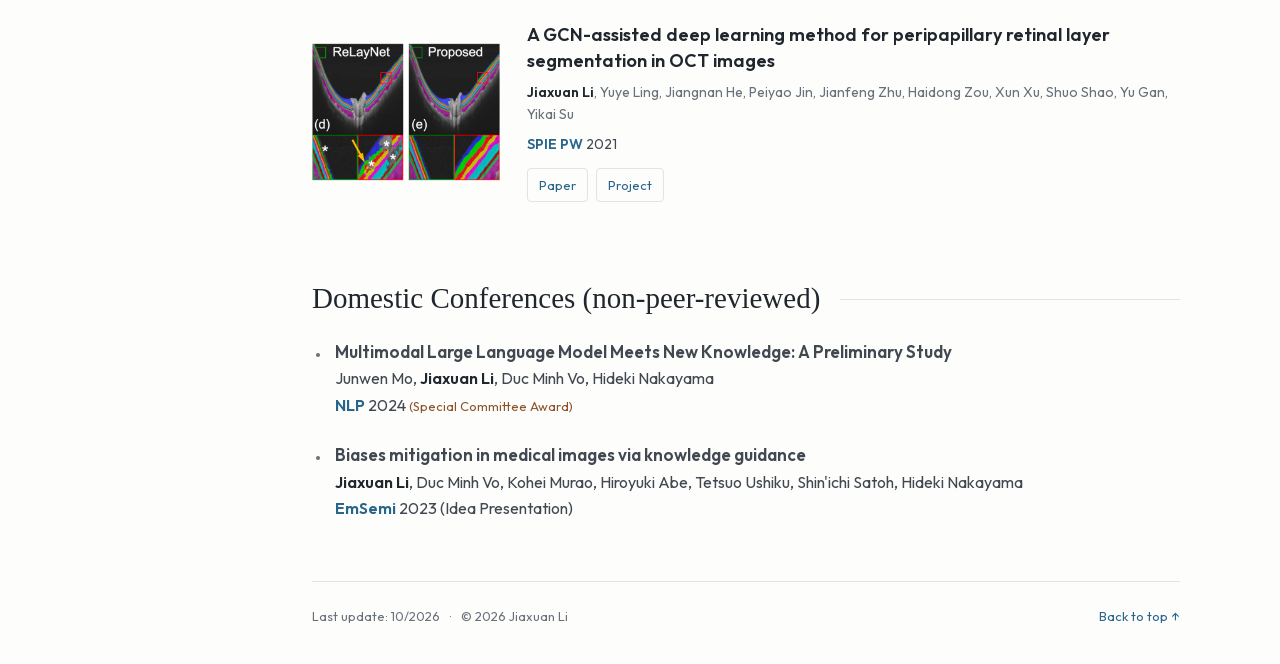
==== commit 91096b8b: "Refine academic homepage layout and navigation" ====
--- a/publications.html
+++ b/publications.html
@@ -7,7 +7,7 @@
 <meta name="author" content="Jiaxuan Li">
 <meta name="viewport" content="width=device-width, initial-scale=1">
 <meta name="description" content="Full publication list of Jiaxuan Li, covering multimodal learning, computer vision, and trustworthy AI.">
-<link rel="icon" type="image/webp" href="images/favicon.webp">
+<link rel="icon" type="image/svg+xml" href="images/favicon.svg">
 <script>
 (() => {
   try {
@@ -20,18 +20,17 @@
   }
 })();
 </script>
+<link rel="preload" href="fonts/outfit/outfit-latin.woff2" as="font" type="font/woff2" crossorigin>
 <link rel="stylesheet" type="text/css" href="stylesheet.css">
 <script src="language.js" defer></script>
+<script src="navigation.js" defer></script>
 </head>
 
 <body>
+<a class="skip-link" href="#main-content" data-i18n="nav.skip">Skip to content</a>
 <header class="site-header">
-<a class="site-mark" href="index.html#bio" aria-label="Jiaxuan Li homepage">Jiaxuan Li</a>
-<nav class="site-nav" aria-label="Primary navigation">
-<a href="index.html#bio" data-i18n="nav.bio">Bio</a>
-<a href="publications.html" data-i18n="nav.publications" aria-current="page">Publications</a>
-<a href="index.html#activities" data-i18n="nav.activities">Activities</a>
-<span class="language-switcher" role="group" aria-label="Language">
+<a class="site-mark" href="index.html#bio">Jiaxuan Li<span class="site-mark-dot" aria-hidden="true">.</span></a>
+<div class="site-controls"><span class="language-switcher" role="group" aria-label="Language">
 <button type="button" data-set-lang="en">EN</button>
 <button type="button" data-set-lang="ja">日本語</button>
 <button type="button" data-set-lang="zh">中文</button>
@@ -39,143 +38,107 @@
 <button class="theme-toggle" type="button" aria-label="Switch to dark mode" title="Switch to dark mode">
 <svg class="theme-icon theme-icon-moon" viewBox="0 0 24 24" aria-hidden="true"><path d="M20.4 15.1A8.5 8.5 0 0 1 8.9 3.6a8.5 8.5 0 1 0 11.5 11.5Z"/></svg>
 <svg class="theme-icon theme-icon-sun" viewBox="0 0 24 24" aria-hidden="true"><circle cx="12" cy="12" r="3.5"/><path d="M12 2v2M12 20v2M4.9 4.9l1.4 1.4M17.7 17.7l1.4 1.4M2 12h2M20 12h2M4.9 19.1l1.4-1.4M17.7 6.3l1.4-1.4"/></svg>
-</button>
+</button></div>
+</header>
+<div class="site-layout">
+<aside class="section-nav">
+<nav aria-label="Page sections">
+<p class="nav-label" data-i18n="nav.contents">On this page</p>
+<div class="section-nav-links"><a href="index.html#bio" data-i18n="nav.bio">Bio</a>
+<a href="#publications" data-i18n="section.international">International Publications</a>
+<a href="#domestic" data-i18n="nav.domestic">Domestic Conferences</a>
+<a href="index.html#activities" data-i18n="nav.activities">Activities</a></div>
 </nav>
-</header>
-
-<main>
-<table class="page-shell" style="width:100%;max-width:900px;border:0px;border-spacing:0px;border-collapse:separate;margin-right:auto;margin-left:auto;"><tbody>
-<tr><td style="padding:0px">
-
-<table class="publications-heading" id="publications" style="width:100%;border:0px;border-spacing:0px;border-collapse:separate;margin-right:auto;margin-left:auto;"><tbody>
-<tr><td style="padding:20px;width:100%;vertical-align:middle">
-<h1 class="section-heading">
-<span data-i18n="section.full_publications">Full Publication List</span>
-<span class="heading-note" data-i18n="publication.back">(<a href="index.html#publications">back to homepage</a>)</span>
-</h1>
-</td></tr>
-<tr><td style="padding:20px 20px 0 20px;width:100%;vertical-align:middle">
-<h2 class="subheading" data-i18n="section.international">International Publications</h2>
-<span class="publication-note" data-i18n="publication.equal"><sup>*</sup> Equal contribution</span>
-</td></tr>
-</tbody></table>
-
-<table class="publication-list" style="width:100%;border:0px;border-spacing:0px;border-collapse:separate;margin-right:auto;margin-left:auto;"><tbody>
-<tr class="publication-item">
-<td class="publication-visual" style="padding:20px;width:25%;vertical-align:middle;text-align:center">
-<img src="images/thumbs/emnlp26.webp" width="600" height="538" alt="Illustration for Do VLMs Share Safety Neurons Across Modalities?" decoding="async">
-</td>
-<td class="publication-details" style="padding:20px;width:75%;vertical-align:middle">
-<span class="paper-title">Do VLMs Share Safety Neurons Across Modalities?</span>
+</aside>
+<main id="main-content" tabindex="-1">
+<div class="publication-page-intro"><h1 class="page-title" data-i18n="section.full_publications">Full Publication List</h1><p class="section-links" data-i18n="publication.back"><a href="index.html#publications">← Back to homepage</a></p></div>
+<section class="page-section" id="publications" aria-labelledby="publications-heading">
+<h2 class="section-heading" id="publications-heading" data-i18n="section.international">International Publications</h2>
+<p class="publication-note" data-i18n="publication.equal"><sup>*</sup> Equal contribution</p>
+<div class="publication-list">
+<article class="publication-item" aria-labelledby="paper-1">
+<div class="publication-visual"><img src="images/thumbs/emnlp26.webp" width="600" height="538" alt="Illustration for Do VLMs Share Safety Neurons Across Modalities?" decoding="async"></div>
+<div class="publication-details"><h3 class="paper-title" id="paper-1"><a href="https://arxiv.org/abs/2608.30750">Do VLMs Share Safety Neurons Across Modalities?</a></h3>
 <div class="paper-authors"><strong>Jiaxuan Li</strong><sup>*</sup>, Jiahao Zhang<sup>*</sup>, MinhDuc Vo, Huy H. Nguyen, Pride Kavumba, Koki Wataoka</div>
 <div class="paper-meta"><em class="venue-line"><b>EMNLP</b> 2026 (Main)</em></div>
 <div class="paper-links">
-<a href="https://arxiv.org/abs/2608.30750">paper</a>
-<a href="https://jiaxuan-li.github.io/vlm-safety-neuron/">website</a>
-</div>
-</td>
-</tr>
+<a href="https://arxiv.org/abs/2608.30750" data-i18n="link.paper">Paper</a>
+<a href="https://jiaxuan-li.github.io/vlm-safety-neuron/" data-i18n="link.project">Project</a>
+</div></div>
+</article>
 
-<tr class="publication-item">
-<td class="publication-visual" style="padding:20px;width:25%;vertical-align:middle;text-align:center">
-<img src="images/thumbs/nemo.webp" width="600" height="321" loading="lazy" decoding="async" alt="NEMO paper preview">
-</td>
-<td class="publication-details" style="padding:20px;width:75%;vertical-align:middle">
-<span class="paper-title">NEMO: Can Multimodal LLMs Identify Attribute-Modified Objects?</span>
+<article class="publication-item" aria-labelledby="paper-2">
+<div class="publication-visual"><img src="images/thumbs/nemo.webp" width="600" height="321" loading="lazy" decoding="async" alt="NEMO paper preview"></div>
+<div class="publication-details"><h3 class="paper-title" id="paper-2"><a href="https://arxiv.org/abs/2411.17794">NEMO: Can Multimodal LLMs Identify Attribute-Modified Objects?</a></h3>
 <div class="paper-authors"><strong>Jiaxuan Li</strong>, Junwen Mo, MinhDuc Vo, Akihiro Sugimoto, Hideki Nakayama</div>
 <div class="paper-meta"><em class="venue-line">arXiv:2411.17794</em></div>
 <div class="paper-links">
-<a href="https://arxiv.org/abs/2411.17794">paper</a>
-<a href="https://jiaxuan-li.github.io/NEMO">website</a>
-</div>
-</td>
-</tr>
+<a href="https://arxiv.org/abs/2411.17794" data-i18n="link.paper">Paper</a>
+<a href="https://jiaxuan-li.github.io/NEMO" data-i18n="link.project">Project</a>
+</div></div>
+</article>
 
-<tr class="publication-item">
-<td class="publication-visual" style="padding:20px;width:25%;vertical-align:middle;text-align:center">
-<img src="images/thumbs/evcap.webp" width="600" height="493" loading="lazy" decoding="async" alt="EVCap paper preview">
-</td>
-<td class="publication-details" style="padding:20px;width:75%;vertical-align:middle">
-<span class="paper-title">EVCap: Retrieval-Augmented Image Captioning with External Visual-Name Memory for Open-World Comprehension</span>
+<article class="publication-item" aria-labelledby="paper-3">
+<div class="publication-visual"><img src="images/thumbs/evcap.webp" width="600" height="493" loading="lazy" decoding="async" alt="EVCap paper preview"></div>
+<div class="publication-details"><h3 class="paper-title" id="paper-3"><a href="https://arxiv.org/abs/2311.15879">EVCap: Retrieval-Augmented Image Captioning with External Visual-Name Memory for Open-World Comprehension</a></h3>
 <div class="paper-authors"><strong>Jiaxuan Li</strong><sup>*</sup>, Duc Minh Vo<sup>*</sup>, Akihiro Sugimoto, Hideki Nakayama</div>
 <div class="paper-meta"><em class="venue-line"><b>CVPR</b> 2024</em></div>
 <div class="paper-links">
-<a href="https://arxiv.org/abs/2311.15879">paper</a>
-<a href="https://jiaxuan-li.github.io/EVCap">website</a>
-<a href="https://github.com/Jiaxuan-Li/EVCap">code</a>
-</div>
-</td>
-</tr>
+<a href="https://arxiv.org/abs/2311.15879" data-i18n="link.paper">Paper</a>
+<a href="https://jiaxuan-li.github.io/EVCap" data-i18n="link.project">Project</a>
+<a href="https://github.com/Jiaxuan-Li/EVCap" data-i18n="link.code">Code</a>
+</div></div>
+</article>
 
-<tr class="publication-item">
-<td class="publication-visual" style="padding:20px;width:25%;vertical-align:middle;text-align:center">
-<img src="images/thumbs/pnd.webp" width="600" height="339" loading="lazy" decoding="async" alt="Partition-And-Debias paper preview">
-</td>
-<td class="publication-details" style="padding:20px;width:75%;vertical-align:middle">
-<span class="paper-title">Partition-And-Debias: Agnostic Biases Mitigation via a Mixture of Biases-Specific Experts</span>
+<article class="publication-item" aria-labelledby="paper-4">
+<div class="publication-visual"><img src="images/thumbs/pnd.webp" width="600" height="339" loading="lazy" decoding="async" alt="Partition-And-Debias paper preview"></div>
+<div class="publication-details"><h3 class="paper-title" id="paper-4"><a href="https://openaccess.thecvf.com/content/ICCV2023/html/Li_Partition-And-Debias_Agnostic_Biases_Mitigation_via_a_Mixture_of_Biases-Specific_Experts_ICCV_2023_paper.html">Partition-And-Debias: Agnostic Biases Mitigation via a Mixture of Biases-Specific Experts</a></h3>
 <div class="paper-authors"><strong>Jiaxuan Li</strong>, Duc Minh Vo, Hideki Nakayama</div>
 <div class="paper-meta"><em class="venue-line"><b>ICCV</b> 2023</em></div>
 <div class="paper-links">
-<a href="https://openaccess.thecvf.com/content/ICCV2023/html/Li_Partition-And-Debias_Agnostic_Biases_Mitigation_via_a_Mixture_of_Biases-Specific_Experts_ICCV_2023_paper.html">paper</a>
-<a href="https://github.com/Jiaxuan-Li/PnD">code</a>
-</div>
-</td>
-</tr>
+<a href="https://openaccess.thecvf.com/content/ICCV2023/html/Li_Partition-And-Debias_Agnostic_Biases_Mitigation_via_a_Mixture_of_Biases-Specific_Experts_ICCV_2023_paper.html" data-i18n="link.paper">Paper</a>
+<a href="https://github.com/Jiaxuan-Li/PnD" data-i18n="link.code">Code</a>
+</div></div>
+</article>
 
-<tr class="publication-item">
-<td class="publication-visual" style="padding:20px;width:25%;vertical-align:middle;text-align:center">
-<img src="images/thumbs/mi2022.webp" width="600" height="398" loading="lazy" decoding="async" alt="Shadow inpainting paper preview">
-</td>
-<td class="publication-details" style="padding:20px;width:75%;vertical-align:middle">
-<span class="paper-title">Multi-scale Sparse Representation-Based Shadow Inpainting for Retinal OCT Images</span>
+<article class="publication-item" aria-labelledby="paper-5">
+<div class="publication-visual"><img src="images/thumbs/mi2022.webp" width="600" height="398" loading="lazy" decoding="async" alt="Shadow inpainting paper preview"></div>
+<div class="publication-details"><h3 class="paper-title" id="paper-5"><a href="https://arxiv.org/abs/2202.11377">Multi-scale Sparse Representation-Based Shadow Inpainting for Retinal OCT Images</a></h3>
 <div class="paper-authors">Yaoqi Tang, Yufan Li, Hongshan Liu, <strong>Jiaxuan Li</strong>, Peiyao Jin, Yu Gan, Yuye Ling, Yikai Su</div>
 <div class="paper-meta"><em class="venue-line"><b>SPIE MI</b> 2022</em> <span class="paper-award">(Image Processing Student Paper Award)</span></div>
 <div class="paper-links">
-<a href="https://arxiv.org/abs/2202.11377">paper</a>
-<a href="https://yuyeling.com/project/shadow-inpainting/">website</a>
-</div>
-</td>
-</tr>
+<a href="https://arxiv.org/abs/2202.11377" data-i18n="link.paper">Paper</a>
+<a href="https://yuyeling.com/project/shadow-inpainting/" data-i18n="link.project">Project</a>
+</div></div>
+</article>
 
-<tr class="publication-item">
-<td class="publication-visual" style="padding:20px;width:25%;vertical-align:middle;text-align:center">
-<img src="images/thumbs/boe2021.webp" width="600" height="402" loading="lazy" decoding="async" alt="Multi-scale GCN paper preview">
-</td>
-<td class="publication-details" style="padding:20px;width:75%;vertical-align:middle">
-<span class="paper-title">Multi-scale GCN-assisted two-stage network for joint segmentation of retinal layers and discs in peripapillary OCT images</span>
+<article class="publication-item" aria-labelledby="paper-6">
+<div class="publication-visual"><img src="images/thumbs/boe2021.webp" width="600" height="402" loading="lazy" decoding="async" alt="Multi-scale GCN paper preview"></div>
+<div class="publication-details"><h3 class="paper-title" id="paper-6"><a href="https://opg.optica.org/boe/fulltext.cfm?uri=boe-12-4-2204&amp;id=449401">Multi-scale GCN-assisted two-stage network for joint segmentation of retinal layers and discs in peripapillary OCT images</a></h3>
 <div class="paper-authors"><strong>Jiaxuan Li</strong>, Peiyao Jin, Jianfeng Zhu, Haidong Zou, Xun Xu, Min Tang, Minwen Zhou, Yu Gan, Jiangnan He, Yuye Ling, Yikai Su</div>
 <div class="paper-meta"><em class="venue-line"><b>BOE</b> 2021</em></div>
 <div class="paper-links">
-<a href="https://opg.optica.org/boe/fulltext.cfm?uri=boe-12-4-2204&amp;id=449401">paper</a>
-<a href="https://yuyeling.com/project/mgu-net/">website</a>
-<a href="https://github.com/Jiaxuan-Li/MGU-Net">code</a>
-</div>
-</td>
-</tr>
+<a href="https://opg.optica.org/boe/fulltext.cfm?uri=boe-12-4-2204&amp;id=449401" data-i18n="link.paper">Paper</a>
+<a href="https://yuyeling.com/project/mgu-net/" data-i18n="link.project">Project</a>
+<a href="https://github.com/Jiaxuan-Li/MGU-Net" data-i18n="link.code">Code</a>
+</div></div>
+</article>
 
-<tr class="publication-item">
-<td class="publication-visual" style="padding:20px;width:25%;vertical-align:middle;text-align:center">
-<img src="images/thumbs/pw2021.webp" width="600" height="441" loading="lazy" decoding="async" alt="GCN-assisted retinal segmentation paper preview">
-</td>
-<td class="publication-details" style="padding:20px;width:75%;vertical-align:middle">
-<span class="paper-title">A GCN-assisted deep learning method for peripapillary retinal layer segmentation in OCT images</span>
+<article class="publication-item" aria-labelledby="paper-7">
+<div class="publication-visual"><img src="images/thumbs/pw2021.webp" width="600" height="441" loading="lazy" decoding="async" alt="GCN-assisted retinal segmentation paper preview"></div>
+<div class="publication-details"><h3 class="paper-title" id="paper-7"><a href="https://www.spiedigitallibrary.org/conference-proceedings-of-spie/11630/1163010/A-GCN-assisted-deep-learning-method-for-peripapillary-retinal-layer/10.1117/12.2582905.short">A GCN-assisted deep learning method for peripapillary retinal layer segmentation in OCT images</a></h3>
 <div class="paper-authors"><strong>Jiaxuan Li</strong>, Yuye Ling, Jiangnan He, Peiyao Jin, Jianfeng Zhu, Haidong Zou, Xun Xu, Shuo Shao, Yu Gan, Yikai Su</div>
 <div class="paper-meta"><em class="venue-line"><b>SPIE PW</b> 2021</em></div>
 <div class="paper-links">
-<a href="https://www.spiedigitallibrary.org/conference-proceedings-of-spie/11630/1163010/A-GCN-assisted-deep-learning-method-for-peripapillary-retinal-layer/10.1117/12.2582905.short">paper</a>
-<a href="https://yuyeling.com/project/mgu-net/">website</a>
+<a href="https://www.spiedigitallibrary.org/conference-proceedings-of-spie/11630/1163010/A-GCN-assisted-deep-learning-method-for-peripapillary-retinal-layer/10.1117/12.2582905.short" data-i18n="link.paper">Paper</a>
+<a href="https://yuyeling.com/project/mgu-net/" data-i18n="link.project">Project</a>
+</div></div>
+</article>
 </div>
-</td>
-</tr>
-</tbody></table>
-
-<table style="width:100%;border:0px;border-spacing:0px;border-collapse:separate;margin-right:auto;margin-left:auto"><tbody>
-<tr><td style="padding:20px 20px 0 20px;width:100%;vertical-align:middle">
-<h2 class="subheading" data-i18n="section.domestic">Domestic Conferences (non-peer-reviewed)</h2>
-</td></tr>
-</tbody></table>
-<div style="padding:0 20px 20px">
-<ul>
+</section>
+<section class="page-section" id="domestic" aria-labelledby="domestic-heading">
+<h2 class="section-heading" id="domestic-heading" data-i18n="section.domestic">Domestic Conferences (non-peer-reviewed)</h2>
+<ul class="detail-list domestic-list">
 <li>
 <span class="paper-title">Multimodal Large Language Model Meets New Knowledge: A Preliminary Study</span><br>
 Junwen Mo, <strong>Jiaxuan Li</strong>, Duc Minh Vo, Hideki Nakayama<br>
@@ -187,16 +150,12 @@
 <em class="venue-line"><b>EmSemi</b> 2023 (Idea Presentation)</em>
 </li>
 </ul>
+</section>
+<footer class="site-footer">
+<p><span data-i18n="footer.updated">Last update: 10/2026</span> <span aria-hidden="true">·</span> &copy; 2026 Jiaxuan Li</p>
+<a href="#main-content" class="back-top" data-i18n="nav.top">Back to top ↑</a>
+</footer>
+</main>
 </div>
-
-<table style="width:100%;border:0;border-spacing:0;border-collapse:separate;margin:0 auto"><tbody>
-<tr><td style="padding:0"><p class="footer-link" style="text-align:right;font-size:small">
-<span data-i18n="footer.updated">Last update: 08/2026</span> &nbsp;·&nbsp; &copy; 2026 Jiaxuan Li &nbsp;·&nbsp; <a href="index.html" data-i18n="publication.home">Homepage</a>
-</p></td></tr>
-</tbody></table>
-
-</td></tr>
-</tbody></table>
-</main>
 </body>
 </html>
--- a/stylesheet.css
+++ b/stylesheet.css
@@ -1,800 +1,233 @@
+@font-face {
+  font-family: "Outfit";
+  font-style: normal;
+  font-weight: 100 900;
+  font-display: swap;
+  src: url("fonts/outfit/outfit-latin.woff2") format("woff2");
+}
+
 :root {
-  --page-bg: #ffffff;
-  --surface: #fff;
-  --text: #333333;
-  --text-strong: #171717;
-  --muted: #686868;
-  --accent: #176fcf;
-  --accent-hover: #0f559b;
-  --rule: #dddddd;
-  --soft-rule: #eeeeee;
-  --venue: #555b60;
-  --scroll-thumb: #bdbdbd;
-  --note: #8b3f16;
-  --heading-link-underline: #a8c7df;
-  --sans: "Computer Modern Sans", "PingFang SC", "Hiragino Sans", system-ui, sans-serif;
+  --page-bg: #fdfdfb;
+  --text: #424852;
+  --text-strong: #20262e;
+  --muted: #69717b;
+  --accent: #28658b;
+  --accent-hover: #184969;
+  --rule: #e0e4e5;
+  --soft-surface: #f1f4f4;
+  --note: #8b532a;
+  --sans: "Outfit", "PingFang SC", "Hiragino Sans", system-ui, sans-serif;
+  --heading: Palatino, "Palatino Linotype", "Book Antiqua", Georgia, "Songti SC", "Yu Mincho", serif;
   color-scheme: light;
 }
-
 :root[data-theme="dark"] {
-  --page-bg: #111315;
-  --surface: #111315;
-  --text: #d2d6da;
-  --text-strong: #f1f3f5;
-  --muted: #9ba2a9;
-  --accent: #79b8f3;
-  --accent-hover: #a9d3fa;
-  --rule: #34383d;
-  --soft-rule: #2b2f33;
-  --venue: #aeb4ba;
-  --scroll-thumb: #5b6269;
-  --note: #dda477;
-  --heading-link-underline: #42698d;
+  --page-bg: #15191c;
+  --text: #c7cdd1;
+  --text-strong: #eef1f2;
+  --muted: #a0a9b0;
+  --accent: #8cc3df;
+  --accent-hover: #b9e2f4;
+  --rule: #333c42;
+  --soft-surface: #20282d;
+  --note: #e1b186;
   color-scheme: dark;
 }
-
-* {
-  box-sizing: border-box;
-}
-
-::selection {
-  color: var(--text-strong);
-  background: color-mix(in srgb, var(--accent) 18%, transparent);
-}
-
-html {
-  background: var(--page-bg);
-  scroll-behavior: smooth;
-}
-
 html[lang="ja"] {
-  --sans: "Computer Modern Sans", "Hiragino Sans", "Yu Gothic", "Meiryo", system-ui, sans-serif;
-}
-
+  --sans: "Outfit", "Hiragino Sans", "Yu Gothic", "Meiryo", system-ui, sans-serif;
+  --heading: Palatino, "Palatino Linotype", "Book Antiqua", Georgia, "Yu Mincho", "Hiragino Mincho ProN", serif;
+}
 html[lang="zh-CN"] {
-  --sans: "Computer Modern Sans", "PingFang SC", "Microsoft YaHei", system-ui, sans-serif;
-}
-
-@font-face {
-  font-family: "Computer Modern Sans";
-  font-style: normal;
-  font-weight: 400;
-  font-display: swap;
-  src: url("fonts/cmu-sans/regular.woff") format("woff");
-}
-
-@font-face {
-  font-family: "Computer Modern Sans";
-  font-style: normal;
-  font-weight: 700;
-  font-display: swap;
-  src: url("fonts/cmu-sans/bold.woff") format("woff");
-}
-
-@font-face {
-  font-family: "Computer Modern Sans";
-  font-style: italic;
-  font-weight: 400;
-  font-display: swap;
-  src: url("fonts/cmu-sans/italic.woff") format("woff");
-}
-
-@font-face {
-  font-family: "Computer Modern Sans";
-  font-style: italic;
-  font-weight: 700;
-  font-display: swap;
-  src: url("fonts/cmu-sans/bolditalic.woff") format("woff");
-}
-
-a {
-  color: var(--accent);
-  text-decoration: none;
-  text-underline-offset: 0.16em;
-}
-
-a:visited {
-  color: var(--accent);
-}
-
-a:focus,
-a:hover {
-  color: var(--accent-hover);
-  text-decoration: underline;
-}
-
-a:focus-visible {
-  outline: 1px solid var(--accent);
-  outline-offset: 3px;
-}
-
-body,
-td,
-th,
-tr,
-p {
-  font-family: var(--sans);
-  font-size: 16px;
-  color: var(--text);
-  line-height: 1.55;
-}
-
+  --sans: "Outfit", "PingFang SC", "Microsoft YaHei", system-ui, sans-serif;
+  --heading: Palatino, "Palatino Linotype", "Book Antiqua", Georgia, "Songti SC", "STSong", serif;
+}
+* { box-sizing: border-box; }
+html { background: var(--page-bg); scroll-behavior: smooth; }
 body {
   margin: 0;
-  padding: 0 22px 56px;
+  color: var(--text);
   background: var(--page-bg);
-  word-spacing: -0.04em;
+  font-family: var(--sans);
+  font-size: 17px;
+  line-height: 1.65;
   font-kerning: normal;
-  font-synthesis: none;
   text-rendering: optimizeLegibility;
-}
-
-html[lang="ja"] body,
-html[lang="zh-CN"] body {
-  word-spacing: normal;
-}
-
+  -webkit-font-smoothing: antialiased;
+}
+::selection { background: color-mix(in srgb, var(--accent) 18%, transparent); color: var(--text-strong); }
+a { color: var(--accent); text-decoration: none; text-underline-offset: 0.2em; }
+a:hover { color: var(--accent-hover); text-decoration: underline; }
+a:focus-visible, button:focus-visible, summary:focus-visible { outline: 2px solid var(--accent); outline-offset: 4px; border-radius: 2px; }
+button { font: inherit; cursor: pointer; }
+button, summary, a { -webkit-tap-highlight-color: transparent; }
+img { display: block; max-width: 100%; height: auto; }
+p, figure { margin: 0; }
+h1, h2, h3 { color: var(--text-strong); }
+strong, b { color: var(--text-strong); font-weight: 600; }
+[hidden] { display: none !important; }
+.skip-link { position: fixed; top: -100px; left: 20px; z-index: 100; background: var(--page-bg); padding: 10px 18px; border: 1px solid var(--accent); }
+.skip-link:focus { top: 12px; }
+
+/* A quiet utility header keeps the page index separate from preferences. */
 .site-header {
   display: flex;
   align-items: center;
   justify-content: space-between;
-  width: 100%;
-  max-width: 900px;
+  max-width: 1136px;
   min-height: 64px;
   margin: 0 auto;
-  padding: 0 20px;
-  font-family: var(--sans);
-}
-
-main {
-  width: 100%;
-  max-width: 900px;
-  margin-right: auto;
-  margin-left: auto;
-}
-
-.site-mark {
-  color: var(--accent);
-  font-size: 16px;
-  font-weight: 700;
-  letter-spacing: -0.015em;
-  white-space: nowrap;
-}
-
-.site-mark:hover {
-  color: var(--accent-hover);
-  text-decoration: none;
-}
-
-.site-nav {
-  display: flex;
-  flex: 1;
-  align-items: center;
-  justify-content: flex-end;
-  gap: 18px;
-  font-size: 14px;
-}
-
-.site-nav > a {
-  color: var(--accent);
-}
-
-.site-nav > a:hover {
-  color: var(--accent-hover);
-}
-
-.site-nav > a[aria-current="page"] {
-  text-decoration: underline;
-  text-decoration-color: var(--heading-link-underline);
-  text-decoration-thickness: 1px;
-}
-
-.site-nav a,
-.language-switcher button,
-.theme-toggle {
-  -webkit-tap-highlight-color: transparent;
-}
-
-.language-switcher {
-  display: inline-flex;
-  align-items: center;
-  gap: 2px;
-  padding-left: 12px;
-  border-left: 1px solid var(--rule);
-}
-
-.language-switcher button {
-  appearance: none;
-  padding: 3px 5px;
-  border: 0;
-  border-bottom: 1px solid transparent;
-  color: var(--muted);
-  background: transparent;
-  font: inherit;
-  cursor: pointer;
-}
-
-.language-switcher button:hover,
-.language-switcher button:focus-visible {
-  color: var(--text-strong);
-}
-
-.language-switcher button.is-active {
-  border-bottom-color: var(--text-strong);
-  color: var(--text-strong);
-}
-
-.theme-toggle {
-  display: inline-grid;
-  width: 28px;
-  height: 28px;
-  flex: 0 0 auto;
-  place-items: center;
-  padding: 5px;
-  border: 0;
-  border-radius: 50%;
-  color: var(--muted);
-  background: transparent;
-  cursor: pointer;
-}
-
-.theme-toggle:hover,
-.theme-toggle:focus-visible {
-  color: var(--text-strong);
-  background: var(--soft-rule);
-}
-
-.theme-toggle:focus-visible {
-  outline: 1px solid var(--accent);
-  outline-offset: 2px;
-}
-
-.theme-icon {
-  width: 17px;
-  height: 17px;
-  fill: none;
-  stroke: currentColor;
-  stroke-linecap: round;
-  stroke-linejoin: round;
-  stroke-width: 1.65;
-}
-
-.theme-icon-moon {
-  fill: currentColor;
-  stroke: none;
-}
-
-.theme-icon-sun,
-:root[data-theme="dark"] .theme-icon-moon {
-  display: none;
-}
-
-:root[data-theme="dark"] .theme-icon-sun {
-  display: block;
-}
-
-a {
-  font-family: inherit;
-  font-size: inherit;
-}
-
-strong {
-  font-family: inherit;
-  font-size: inherit;
-  color: var(--text-strong);
-  font-weight: 700;
-}
-
-b {
-  color: var(--text-strong);
-  font-weight: 700;
-}
-
-.section-heading {
-  display: block;
-  margin: 0;
-  padding-bottom: 8px;
+  padding: 0 28px;
   border-bottom: 1px solid var(--rule);
-  font-family: var(--sans);
-  font-size: 21px;
-  line-height: 1.3;
-  color: var(--text-strong);
-  font-weight: 700;
-  letter-spacing: -0.015em;
-}
-
-h1.section-heading {
-  font-size: 25px;
-  letter-spacing: -0.02em;
-}
-
-.heading-note {
-  margin-left: 0.35em;
-  color: var(--muted);
-  font-size: 13.5px;
-  font-weight: 400;
-  letter-spacing: 0;
-}
-
-.heading-note a {
-  color: var(--accent);
-  text-decoration: underline;
-  text-decoration-color: var(--heading-link-underline);
-}
-
-.heading-note a:hover {
-  color: var(--accent-hover);
-  text-decoration-color: currentColor;
-}
-
-.subheading {
-  margin: 0;
-  font-family: var(--sans);
-  font-size: 16px;
-  color: var(--text-strong);
-  font-weight: 700;
-  font-style: normal;
-  letter-spacing: 0;
-}
-
-/* Venue / journal abbreviations inside <em><b>...</b></em> */
-em b {
-  color: var(--text-strong);
-  font-weight: 700;
-}
-
-.paper-title {
-  display: inline-block;
-  margin-bottom: 6px;
-  font-family: var(--sans);
-  font-size: 16.5px;
-  line-height: 1.38;
-  font-weight: 700;
-  color: var(--text-strong);
-}
-
-.profile-name {
-  display: inline;
-  margin: 0;
-  font-family: var(--sans);
-  font-size: 2.2em;
-  color: var(--text-strong);
-  font-weight: 700;
-  letter-spacing: -0.03em;
-}
-
-.name-zh {
-  font-family: var(--sans);
-  font-size: 1.45em;
-  color: var(--muted);
-  font-weight: 400;
-  margin-left: 0.15em;
-}
-
-.social-links {
-  display: flex;
-  flex-wrap: wrap;
-  align-items: center;
-  gap: 8px 15px;
-}
-
-.social-links a {
-  display: inline-flex;
-  align-items: center;
-  gap: 5px;
-  color: var(--accent);
-  font-size: 14px;
-  font-weight: 400;
-  letter-spacing: 0;
-}
-
-.social-links svg {
-  width: 14px;
-  height: 14px;
-  flex: 0 0 auto;
-  fill: none;
-  stroke: currentColor;
-  stroke-linecap: round;
-  stroke-linejoin: round;
-  stroke-width: 1.6;
-}
-
-.social-links .social-icon-fill {
-  fill: currentColor;
-  stroke: none;
-}
-
-.social-links a:hover {
-  color: var(--accent-hover);
-}
-
-/* Keep footer links consistent with the site-wide link treatment */
-.footer-link a {
-  color: var(--accent);
-}
-.footer-link a:hover {
-  color: var(--accent-hover);
-}
-
-em {
-  font-style: italic;
-}
-
-.page-shell {
-  background: var(--surface);
-}
-
-.page-shell > tbody > tr > td {
-  padding: 0 20px 24px !important;
-}
-
-.profile-table {
-  border-bottom: 0 !important;
-  scroll-margin-top: 20px;
-}
-
-.profile-table td {
-  padding-top: 32px !important;
-  padding-bottom: 32px !important;
-}
-
-.profile-table p {
-  margin: 0 0 13px;
-}
-
-.profile-table td:first-child {
-  max-width: 60ch;
-}
-
-.profile-name-line,
-.profile-table .social-links {
-  text-align: left !important;
-}
-
-.profile-name-line {
-  margin: 0 0 18px;
-}
-
-.profile-table img {
-  display: block;
-  height: auto;
-  margin: 0 auto;
-  border-radius: 2px;
-}
-
-.profile-photo {
-  aspect-ratio: 560 / 748;
-  object-fit: contain;
-}
-
-.social-links {
-  margin-top: 22px !important;
-}
-
-.collaboration-note {
-  margin-top: 17px !important;
-  padding-top: 0;
-  border-top: 0;
-  font-size: 15px;
-}
-
-.news-section,
-.publications-heading,
-#activities {
-  scroll-margin-top: 20px;
-}
-
-.news-list {
-  width: 100%;
-  max-height: 258px;
-  margin: 12px 0 0;
-  padding: 0 12px 0 0;
-  overflow-y: auto;
-  overscroll-behavior: contain;
-  list-style: none;
-  scrollbar-color: var(--scroll-thumb) transparent;
-  scrollbar-gutter: stable;
-  scrollbar-width: thin;
-}
-
-.news-list:focus-visible {
-  outline: 1px solid var(--accent);
-  outline-offset: 4px;
-}
-
-.news-list::-webkit-scrollbar {
-  width: 5px;
-}
-
-.news-list::-webkit-scrollbar-thumb {
-  border-radius: 5px;
-  background: var(--scroll-thumb);
-}
-
-.news-list li {
-  display: grid;
-  grid-template-columns: 110px minmax(0, 1fr);
-  gap: 12px;
-  margin: 0;
-  padding: 5px 0 6px;
-  line-height: 1.48;
-}
-
-.news-date {
-  color: var(--muted);
-  font-size: 14px;
-  font-variant-numeric: tabular-nums;
-  font-weight: 400;
-  white-space: nowrap;
-}
-
-.publications-heading > tbody > tr:first-child > td {
-  padding-bottom: 10px !important;
-}
-
-.publications-heading > tbody > tr + tr > td {
-  padding-top: 8px !important;
-  padding-bottom: 6px !important;
-}
-
-.publication-list td {
-  padding-top: 18px !important;
-  padding-bottom: 18px !important;
-}
-
-.publication-list td:nth-child(2) {
-  line-height: 1.42;
-}
-
-.publication-list tr + tr td {
-  border-top: 1px solid var(--rule);
-}
-
-.publication-list td:first-child img {
-  display: block;
-  width: 100%;
-  max-width: 100%;
-  height: auto;
-  margin: 0 auto;
-}
-
-.publication-list em {
-  color: var(--venue);
-}
-
-.venue-line {
-  display: inline-block;
-  margin-top: 0;
-  color: var(--venue);
-  font-style: normal;
-  letter-spacing: 0.005em;
-}
-
-.venue-line b {
-  color: var(--text-strong);
-  font-weight: 700;
-}
-
-.paper-award {
-  color: var(--note);
-  font-size: 0.92em;
-  font-weight: 700;
-}
-
-.publication-list a {
-  font-weight: 400;
-}
-
-.paper-authors {
-  color: var(--text);
-  font-size: 15.25px;
-  line-height: 1.46;
-}
-
-.paper-authors sup,
-.publication-note sup {
-  font-size: 0.7em;
-  line-height: 0;
-}
-
-.paper-meta {
-  margin-top: 7px;
-  font-size: 15px;
-  line-height: 1.35;
-}
-
-.paper-links {
-  display: flex;
-  flex-wrap: wrap;
-  align-items: baseline;
-  margin-top: 4px;
-  font-size: 14px;
-  line-height: 1.4;
-}
-
-.paper-links a + a::before {
-  content: "·";
-  display: inline-block;
-  margin: 0 8px;
-  color: var(--muted);
-  pointer-events: none;
-}
-
-.page-shell > tbody > tr > td > ul {
-  margin: -5px 20px 12px;
-  padding-left: 22px;
-}
-
-.page-shell > tbody > tr > td > ul > li {
-  margin-bottom: 8px;
-}
-
-.page-shell > tbody > tr > td > ul > li::marker {
-  color: var(--muted);
-}
-
-.footer-link {
-  margin-top: 30px;
-  padding-top: 4px;
-  color: var(--muted);
-  font-size: 13px !important;
-}
-
-.publication-note {
-  display: block;
-  margin-top: 6px;
-  color: var(--muted);
-  font-size: 12px;
-}
-
-@media (max-width: 700px) {
-  body,
-  td,
-  th,
-  tr,
-  p {
-    font-size: 14.5px;
-  }
-
-  body {
-    padding: 0 8px 36px;
-  }
-
-  .profile-name {
-    font-size: clamp(24px, 7vw, 27.5px);
-  }
-
-  .name-zh {
-    margin-left: 0.12em;
-    font-size: clamp(16px, 4.5vw, 18px);
-  }
-
-  .profile-name-line {
-    white-space: nowrap;
-  }
-
-  .section-heading {
-    font-size: 19px;
-  }
-
-  h1.section-heading {
-    font-size: 22px;
-  }
-
-  .social-links a,
-  .news-date,
-  .paper-links {
-    font-size: 13px;
-  }
-
-  .collaboration-note,
-  .paper-authors,
-  .paper-meta {
-    font-size: 14px;
-  }
-
-  .site-header {
-    align-items: flex-start;
-    flex-direction: column;
-    gap: 9px;
-    padding: 14px 7px 18px;
-  }
-
-  .site-nav {
-    width: 100%;
-    justify-content: flex-start;
-    gap: 14px;
-    overflow-x: auto;
-    scrollbar-width: none;
-  }
-
-  .site-nav::-webkit-scrollbar {
-    display: none;
-  }
-
-  .page-shell > tbody > tr > td {
-    padding: 0 7px 22px !important;
-  }
-
-  .publication-list tr {
-    display: grid;
-    grid-template-columns: minmax(115px, 28%) minmax(0, 1fr);
-    border-top: 1px solid var(--rule);
-  }
-
-  .publication-list tr:first-child {
-    border-top: 0;
-  }
-
-  .publication-list tr + tr td {
-    border-top: 0;
-  }
-
-  .publication-list td {
-    width: auto !important;
-    padding: 21px 12px !important;
-  }
-
-  .publication-list td:first-child {
-    align-self: start;
-    padding-right: 4px !important;
-  }
-
-  .paper-title {
-    font-size: 15px;
-  }
-}
-
-@media (prefers-reduced-motion: no-preference) {
-  body,
-  .page-shell,
-  .site-header,
-  .theme-toggle {
-    transition: background-color 160ms ease, color 160ms ease, border-color 160ms ease;
-  }
-}
-
-@media (max-width: 500px) {
-  .heading-note {
-    display: block;
-    margin: 4px 0 0;
-    line-height: 1.45;
-  }
-
-  .publication-list tr {
-    display: block;
-    padding: 22px 5px;
-  }
-
-  .publication-list td {
-    display: block;
-    padding: 0 15px !important;
-  }
-
-  .publication-list td:first-child {
-    padding: 0 15px 16px !important;
-  }
-
-  .publication-list td:first-child img {
-    width: min(100%, 250px);
-  }
-
-  .news-list li {
-    grid-template-columns: 1fr;
-    gap: 1px;
-    padding: 7px 0;
-  }
-
-  .news-list {
-    max-height: 320px;
-  }
-
-  .language-switcher {
-    padding-left: 8px;
-  }
-
-  .site-nav {
-    gap: 11px;
-    font-size: 13.5px;
-  }
-}
+}
+.site-mark { font-family: var(--heading); font-size: 21px; color: var(--text-strong); letter-spacing: 0; white-space: nowrap; }
+.site-mark:hover { color: var(--accent); text-decoration: none; }
+.site-mark-dot { color: var(--accent); }
+.site-controls { display: flex; align-items: center; gap: 20px; }
+.language-switcher { display: inline-flex; align-items: center; gap: 3px; }
+.language-switcher button { border: 0; border-radius: 4px; padding: 6px 8px; background: transparent; color: var(--muted); font-size: 13px; }
+.language-switcher button.is-active { color: var(--text-strong); background: var(--soft-surface); }
+.language-switcher button:hover { color: var(--accent); }
+.theme-toggle { display: inline-grid; place-items: center; width: 34px; height: 34px; padding: 8px; border: 1px solid var(--rule); border-radius: 50%; background: transparent; color: var(--muted); }
+.theme-toggle:hover { background: var(--soft-surface); color: var(--text-strong); }
+.theme-icon { width: 17px; height: 17px; fill: none; stroke: currentColor; stroke-linecap: round; stroke-linejoin: round; stroke-width: 1.65; }
+.theme-icon-moon { fill: currentColor; stroke: none; }
+.theme-icon-sun, :root[data-theme="dark"] .theme-icon-moon { display: none; }
+:root[data-theme="dark"] .theme-icon-sun { display: block; }
+
+.site-layout { display: grid; grid-template-columns: 156px minmax(0, 1fr); gap: 56px; max-width: 1136px; margin: 0 auto; padding: 36px 28px 0; }
+main { min-width: 0; }
+.section-nav { align-self: start; position: sticky; top: 32px; padding-top: 6px; }
+.nav-label { margin-bottom: 17px; color: var(--muted); font-family: var(--heading); font-size: 15px; }
+.section-nav-links { display: flex; flex-direction: column; border-left: 1px solid var(--rule); }
+.section-nav-links a { margin-left: -1px; padding: 7px 0 7px 16px; border-left: 2px solid transparent; color: var(--muted); font-family: var(--heading); font-size: 15px; line-height: 1.5; }
+.section-nav-links a:hover { color: var(--accent); text-decoration: none; }
+.section-nav-links a[aria-current="location"] { border-left-color: var(--accent); color: var(--accent); font-weight: 600; }
+.page-section { margin-top: 52px; scroll-margin-top: 32px; }
+.section-heading { display: flex; align-items: center; gap: 20px; margin: 0 0 21px; font-family: var(--heading); font-size: 29px; font-weight: 400; line-height: 1.3; letter-spacing: 0; }
+.section-heading::after { content: ""; flex: 1; height: 1px; background: var(--rule); }
+
+/* Biography and education share a continuous introduction. */
+.profile { display: grid; grid-template-columns: minmax(0, 1fr) 200px; grid-template-areas: "name portrait" "copy portrait"; gap: 22px 36px; align-items: start; margin-top: 0; }
+.profile-copy { grid-area: copy; min-width: 0; }
+.profile-portrait { grid-area: portrait; margin-top: 8px; }
+.profile-name-line { grid-area: name; display: flex; align-items: baseline; gap: 18px; min-width: 0; white-space: nowrap; }
+.profile-name { margin: 0; font-family: var(--heading); font-size: 44px; line-height: 1.2; font-weight: 400; letter-spacing: -0.02em; }
+.name-zh { color: var(--muted); font-family: "Kaiti SC", "STKaiti", "KaiTi", "Songti SC", serif; font-size: 27px; letter-spacing: 0.02em; }
+.profile-copy > p:not(.social-links) { margin-top: 14px; }
+.profile-copy > p:first-child { margin-top: 0; }
+html[lang="ja"] .profile-copy, html[lang="zh-CN"] .profile-copy { line-height: 1.8; }
+.profile-copy .collaboration-note { color: var(--muted); font-size: 15px; }
+.profile-photo { width: 100%; aspect-ratio: 560 / 748; object-fit: contain; border-radius: 8px; }
+.social-links { display: flex; flex-wrap: wrap; align-items: center; gap: 10px 18px; margin-top: 22px; }
+.social-links a { display: inline-flex; align-items: center; gap: 6px; min-height: 36px; font-size: 14px; white-space: nowrap; }
+.social-links svg { width: 16px; height: 16px; flex: 0 0 auto; fill: none; stroke: currentColor; stroke-linecap: round; stroke-linejoin: round; stroke-width: 1.6; }
+.social-links .social-icon-fill { fill: currentColor; stroke: none; }
+
+.news-list { padding: 0; margin: 0; list-style: none; }
+.news-list li { display: grid; grid-template-columns: 94px minmax(0, 1fr); gap: 18px; padding: 7px 0; font-size: 16px; line-height: 1.6; }
+.news-date { padding-top: 2px; color: var(--muted); font-size: 14px; font-variant-numeric: tabular-nums; white-space: nowrap; }
+.news-archive { margin-top: 13px; }
+.news-archive summary { width: fit-content; padding: 4px 0; color: var(--accent); font-size: 14px; cursor: pointer; }
+.news-archive[open] summary { margin-bottom: 10px; }
+
+.section-links { margin: -8px 0 14px; font-size: 14px; color: var(--muted); }
+.publication-note { color: var(--muted); font-size: 13px; margin-bottom: 6px; }
+.publication-note sup, .paper-authors sup { font-size: 0.7em; line-height: 0; }
+.publication-list { margin-top: 3px; }
+.publication-item { display: grid; grid-template-columns: 188px minmax(0, 1fr); gap: 27px; align-items: start; padding: 26px 0; }
+.publication-item + .publication-item { border-top: 1px solid var(--rule); }
+.publication-details { min-width: 0; }
+.publication-visual { align-self: center; }
+.publication-visual img { width: 100%; max-height: 186px; object-fit: contain; }
+.paper-title { margin: 0 0 8px; font-family: var(--sans); font-size: 18px; font-weight: 600; line-height: 1.45; letter-spacing: 0; }
+.paper-title a { color: var(--text-strong); }
+.paper-title a:hover { color: var(--accent); }
+.paper-authors { font-size: 14px; color: var(--muted); line-height: 1.55; }
+.paper-meta { margin-top: 9px; font-size: 14px; line-height: 1.5; }
+.venue-line { color: var(--text); font-style: normal; }
+.venue-line b { color: var(--accent); }
+.paper-award { color: var(--note); font-size: 13px; }
+.paper-links { display: flex; flex-wrap: wrap; gap: 8px; margin-top: 13px; font-size: 13px; line-height: 1.4; }
+.paper-links a { display: inline-flex; align-items: center; min-height: 34px; padding: 5px 11px; border: 1px solid var(--rule); border-radius: 4px; color: var(--accent); }
+.paper-links a:hover { border-color: var(--accent); background: var(--soft-surface); text-decoration: none; }
+.publication-page-intro { margin-bottom: 44px; }
+.page-title { font-family: var(--heading); font-weight: 400; font-size: 40px; line-height: 1.25; letter-spacing: -0.01em; margin: 0 0 24px; }
+.publication-page-intro + .page-section { margin-top: 0; }
+
+.detail-list { margin: 0; padding-left: 18px; font-size: 16px; }
+.detail-list li { padding-left: 5px; margin-bottom: 11px; }
+.detail-list li::marker { color: var(--muted); font-size: 0.7em; }
+.domestic-list li { margin-bottom: 24px; }
+.domestic-list .paper-title { font-size: 17px; }
+.site-footer { display: flex; align-items: baseline; justify-content: space-between; flex-wrap: wrap; gap: 12px 24px; border-top: 1px solid var(--rule); margin-top: 60px; padding: 24px 0 36px; font-size: 13px; color: var(--muted); }
+.site-footer p { display: flex; gap: 10px; flex-wrap: wrap; }
+.back-top { white-space: nowrap; }
+
+@media (max-width: 1080px) {
+  .site-layout { gap: 32px; grid-template-columns: 132px minmax(0, 1fr); }
+  .profile { grid-template-columns: minmax(0, 1fr) 170px; column-gap: 28px; }
+  .profile-name { font-size: 40px; }
+  .name-zh { font-size: 24px; }
+  .publication-item { grid-template-columns: 160px minmax(0, 1fr); gap: 24px; }
+}
+@media (max-width: 880px) {
+  .site-header { min-height: 60px; margin: 0 28px; padding: 0; }
+  .site-layout { display: block; padding-top: 0; max-width: 800px; }
+  .section-nav { position: sticky; top: 0; z-index: 10; margin: 0 -28px 28px; padding: 0 28px; background: var(--page-bg); border-bottom: 1px solid var(--rule); }
+  .nav-label { display: none; }
+  .section-nav-links { flex-direction: row; gap: 20px; overflow-x: auto; border: 0; scrollbar-width: thin; }
+  .section-nav-links a { flex: 0 0 auto; margin: 0; padding: 14px 0 12px; border-left: 0; border-bottom: 2px solid transparent; font-size: 13px; }
+  .section-nav-links a[aria-current="location"] { border-bottom-color: var(--accent); }
+  .page-section { scroll-margin-top: 82px; }
+  .profile { grid-template-columns: minmax(0, 1fr) 180px; column-gap: 28px; }
+  .publication-item { grid-template-columns: 180px minmax(0, 1fr); }
+}
+@media (max-width: 600px) {
+  body { font-size: 16px; line-height: 1.7; }
+  .site-header { margin: 0 20px; min-height: 56px; }
+  .site-mark { font-size: 19px; }
+  .site-controls { gap: 10px; }
+  .language-switcher { gap: 0; }
+  .language-switcher button { padding: 7px 6px; font-size: 12px; }
+  .theme-toggle { width: 36px; height: 36px; padding: 8px; }
+  .site-layout { padding: 0 20px; }
+  .section-nav { margin: 0 -20px 20px; padding: 0 20px; }
+  .section-nav-links { gap: 20px; }
+  .section-nav-links a { padding: 12px 0 10px; }
+  .profile { grid-template-columns: minmax(0, 1fr) 104px; grid-template-areas: "name portrait" "copy copy"; gap: 22px 18px; }
+  .profile-portrait { margin-top: 0; }
+  .profile-name-line { flex-direction: column; align-items: flex-start; align-self: center; gap: 6px; white-space: normal; }
+  .profile-name { font-size: clamp(30px, 8vw, 38px); }
+  .name-zh { font-size: clamp(21px, 6vw, 25px); }
+  .social-links { gap: 12px 18px; }
+  .social-links a { min-height: 44px; }
+  .profile-copy .collaboration-note { font-size: 14px; }
+  .page-section { margin-top: 38px; scroll-margin-top: 74px; }
+  .profile { margin-top: 0; }
+  .section-heading { font-size: 26px; margin-bottom: 18px; gap: 14px; }
+  html[lang="ja"] .section-heading, html[lang="zh-CN"] .section-heading { font-size: 23px; }
+  .news-list li { grid-template-columns: 80px minmax(0, 1fr); gap: 12px; padding: 8px 0; font-size: 15px; }
+  .news-date { font-size: 13px; }
+  .publication-item { grid-template-columns: minmax(0, 1fr); gap: 14px; padding: 19px 0; }
+  .publication-details { order: -1; }
+  .publication-visual { background: #fff; border: 1px solid var(--rule); border-radius: 6px; padding: 10px; }
+  .publication-visual img { max-height: 150px; }
+  .paper-title { font-size: 18px; }
+  .paper-authors { font-size: 14px; }
+  .paper-links a { min-height: 44px; padding: 8px 14px; font-size: 13px; }
+  .page-title { font-size: 34px; }
+  .publication-page-intro { margin-bottom: 32px; }
+  .detail-list { font-size: 15px; }
+  html[lang="ja"] .detail-list, html[lang="zh-CN"] .detail-list { font-size: 16px; line-height: 1.8; }
+  .site-footer { margin-top: 42px; padding-bottom: 28px; }
+}
+@media (prefers-reduced-motion: reduce) {
+  html { scroll-behavior: auto; }
+}
+@media print {
+  :root { --page-bg: #fff; --text: #333; --text-strong: #111; --muted: #555; --accent: #28658b; --rule: #ddd; }
+  .site-header, .section-nav, .skip-link, .back-top { display: none; }
+  .site-layout { display: block; padding: 0; max-width: none; }
+  body { font-size: 12pt; }
+  .page-section { margin-top: 24px; }
+  .publication-item { break-inside: avoid; }
+}
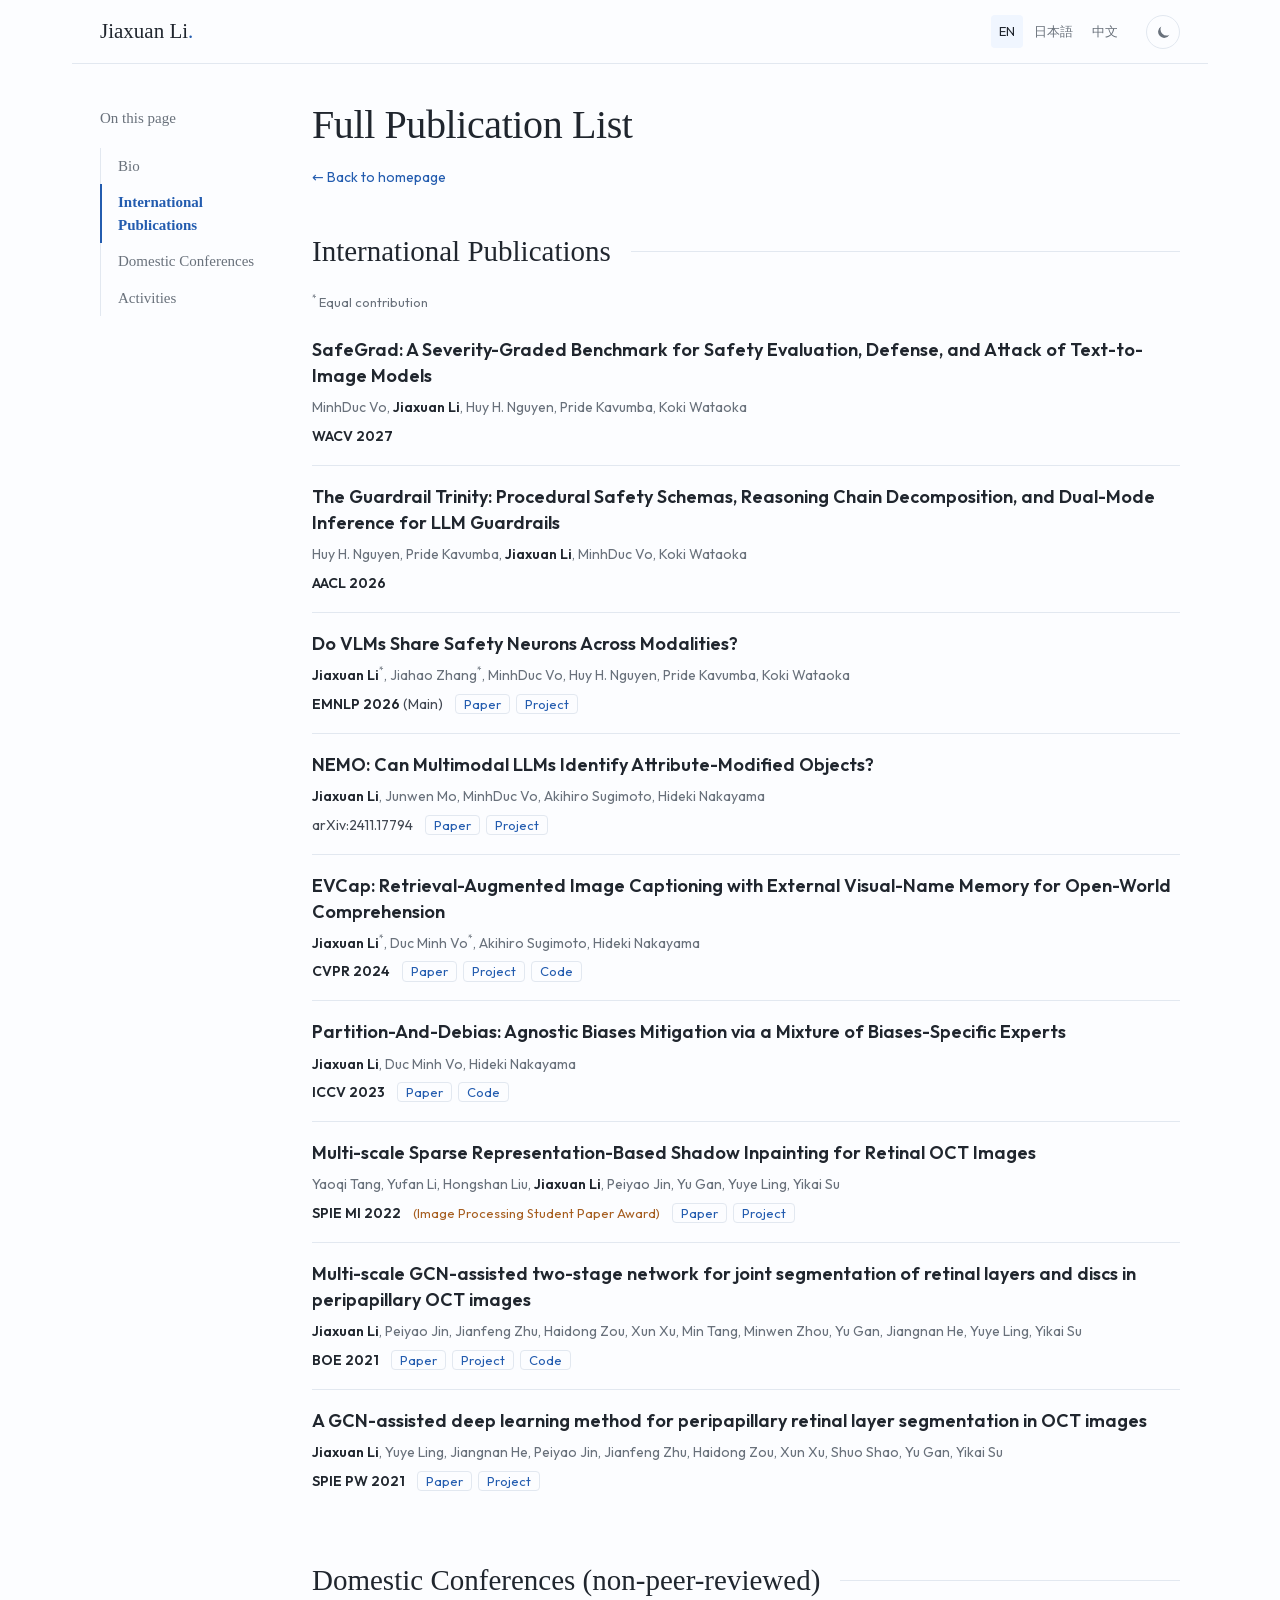
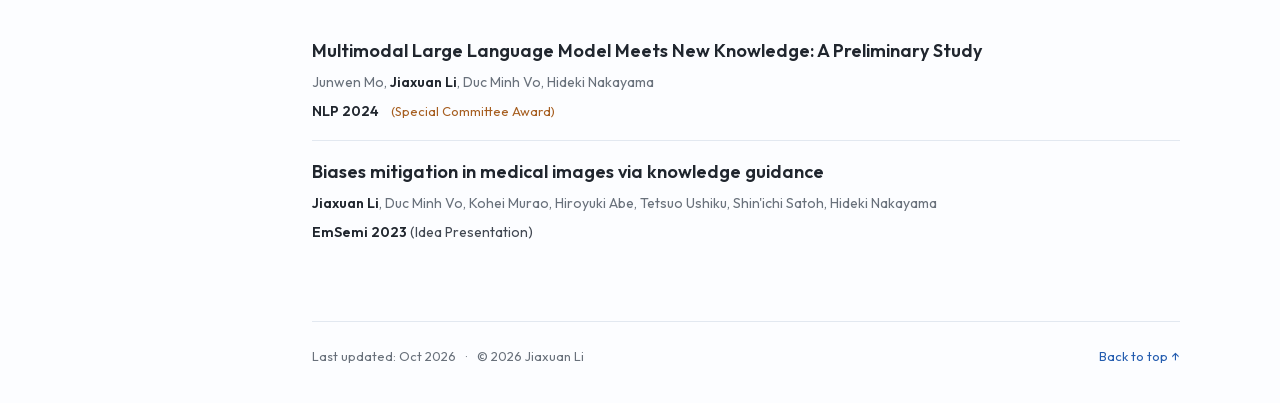
==== commit f6f30df9: "update" ====
--- a/publications.html
+++ b/publications.html
@@ -55,104 +55,91 @@
 <section class="page-section" id="publications" aria-labelledby="publications-heading">
 <h2 class="section-heading" id="publications-heading" data-i18n="section.international">International Publications</h2>
 <p class="publication-note" data-i18n="publication.equal"><sup>*</sup> Equal contribution</p>
-<div class="publication-list">
+<div class="publication-list publication-list-compact">
 <article class="publication-item" aria-labelledby="paper-1">
-<div class="publication-visual"><img src="images/thumbs/emnlp26.webp" width="600" height="538" alt="Illustration for Do VLMs Share Safety Neurons Across Modalities?" decoding="async"></div>
-<div class="publication-details"><h3 class="paper-title" id="paper-1"><a href="https://arxiv.org/abs/2608.30750">Do VLMs Share Safety Neurons Across Modalities?</a></h3>
-<div class="paper-authors"><strong>Jiaxuan Li</strong><sup>*</sup>, Jiahao Zhang<sup>*</sup>, MinhDuc Vo, Huy H. Nguyen, Pride Kavumba, Koki Wataoka</div>
-<div class="paper-meta"><em class="venue-line"><b>EMNLP</b> 2026 (Main)</em></div>
-<div class="paper-links">
-<a href="https://arxiv.org/abs/2608.30750" data-i18n="link.paper">Paper</a>
-<a href="https://jiaxuan-li.github.io/vlm-safety-neuron/" data-i18n="link.project">Project</a>
-</div></div>
+<div class="publication-details"><h3 class="paper-title" id="paper-1">SafeGrad: A Severity-Graded Benchmark for Safety Evaluation, Defense, and Attack of Text-to-Image Models</h3>
+<div class="paper-authors">MinhDuc Vo, <strong>Jiaxuan Li</strong>, Huy H. Nguyen, Pride Kavumba, Koki Wataoka</div>
+<div class="paper-meta"><em class="venue-line"><b>WACV 2027</b></em></div>
+</div>
 </article>
 
 <article class="publication-item" aria-labelledby="paper-2">
-<div class="publication-visual"><img src="images/thumbs/nemo.webp" width="600" height="321" loading="lazy" decoding="async" alt="NEMO paper preview"></div>
-<div class="publication-details"><h3 class="paper-title" id="paper-2"><a href="https://arxiv.org/abs/2411.17794">NEMO: Can Multimodal LLMs Identify Attribute-Modified Objects?</a></h3>
-<div class="paper-authors"><strong>Jiaxuan Li</strong>, Junwen Mo, MinhDuc Vo, Akihiro Sugimoto, Hideki Nakayama</div>
-<div class="paper-meta"><em class="venue-line">arXiv:2411.17794</em></div>
-<div class="paper-links">
-<a href="https://arxiv.org/abs/2411.17794" data-i18n="link.paper">Paper</a>
-<a href="https://jiaxuan-li.github.io/NEMO" data-i18n="link.project">Project</a>
-</div></div>
+<div class="publication-details"><h3 class="paper-title" id="paper-2">The Guardrail Trinity: Procedural Safety Schemas, Reasoning Chain Decomposition, and Dual-Mode Inference for LLM Guardrails</h3>
+<div class="paper-authors">Huy H. Nguyen, Pride Kavumba, <strong>Jiaxuan Li</strong>, MinhDuc Vo, Koki Wataoka</div>
+<div class="paper-meta"><em class="venue-line"><b>AACL 2026</b></em></div>
+</div>
 </article>
 
 <article class="publication-item" aria-labelledby="paper-3">
-<div class="publication-visual"><img src="images/thumbs/evcap.webp" width="600" height="493" loading="lazy" decoding="async" alt="EVCap paper preview"></div>
-<div class="publication-details"><h3 class="paper-title" id="paper-3"><a href="https://arxiv.org/abs/2311.15879">EVCap: Retrieval-Augmented Image Captioning with External Visual-Name Memory for Open-World Comprehension</a></h3>
-<div class="paper-authors"><strong>Jiaxuan Li</strong><sup>*</sup>, Duc Minh Vo<sup>*</sup>, Akihiro Sugimoto, Hideki Nakayama</div>
-<div class="paper-meta"><em class="venue-line"><b>CVPR</b> 2024</em></div>
-<div class="paper-links">
-<a href="https://arxiv.org/abs/2311.15879" data-i18n="link.paper">Paper</a>
-<a href="https://jiaxuan-li.github.io/EVCap" data-i18n="link.project">Project</a>
-<a href="https://github.com/Jiaxuan-Li/EVCap" data-i18n="link.code">Code</a>
-</div></div>
+<div class="publication-details"><h3 class="paper-title" id="paper-3"><a href="https://arxiv.org/abs/2608.30750">Do VLMs Share Safety Neurons Across Modalities?</a></h3>
+<div class="paper-authors"><strong>Jiaxuan Li</strong><sup>*</sup>, Jiahao Zhang<sup>*</sup>, MinhDuc Vo, Huy H. Nguyen, Pride Kavumba, Koki Wataoka</div>
+<div class="paper-meta"><em class="venue-line"><b>EMNLP 2026</b> (Main)</em> <span class="paper-links"><a href="https://arxiv.org/abs/2608.30750" data-i18n="link.paper">Paper</a> <a href="https://jiaxuan-li.github.io/vlm-safety-neuron/" data-i18n="link.project">Project</a></span></div>
+</div>
 </article>
 
 <article class="publication-item" aria-labelledby="paper-4">
-<div class="publication-visual"><img src="images/thumbs/pnd.webp" width="600" height="339" loading="lazy" decoding="async" alt="Partition-And-Debias paper preview"></div>
-<div class="publication-details"><h3 class="paper-title" id="paper-4"><a href="https://openaccess.thecvf.com/content/ICCV2023/html/Li_Partition-And-Debias_Agnostic_Biases_Mitigation_via_a_Mixture_of_Biases-Specific_Experts_ICCV_2023_paper.html">Partition-And-Debias: Agnostic Biases Mitigation via a Mixture of Biases-Specific Experts</a></h3>
-<div class="paper-authors"><strong>Jiaxuan Li</strong>, Duc Minh Vo, Hideki Nakayama</div>
-<div class="paper-meta"><em class="venue-line"><b>ICCV</b> 2023</em></div>
-<div class="paper-links">
-<a href="https://openaccess.thecvf.com/content/ICCV2023/html/Li_Partition-And-Debias_Agnostic_Biases_Mitigation_via_a_Mixture_of_Biases-Specific_Experts_ICCV_2023_paper.html" data-i18n="link.paper">Paper</a>
-<a href="https://github.com/Jiaxuan-Li/PnD" data-i18n="link.code">Code</a>
-</div></div>
+<div class="publication-details"><h3 class="paper-title" id="paper-4"><a href="https://arxiv.org/abs/2411.17794">NEMO: Can Multimodal LLMs Identify Attribute-Modified Objects?</a></h3>
+<div class="paper-authors"><strong>Jiaxuan Li</strong>, Junwen Mo, MinhDuc Vo, Akihiro Sugimoto, Hideki Nakayama</div>
+<div class="paper-meta"><em class="venue-line">arXiv:2411.17794</em> <span class="paper-links"><a href="https://arxiv.org/abs/2411.17794" data-i18n="link.paper">Paper</a> <a href="https://jiaxuan-li.github.io/NEMO" data-i18n="link.project">Project</a></span></div>
+</div>
 </article>
 
 <article class="publication-item" aria-labelledby="paper-5">
-<div class="publication-visual"><img src="images/thumbs/mi2022.webp" width="600" height="398" loading="lazy" decoding="async" alt="Shadow inpainting paper preview"></div>
-<div class="publication-details"><h3 class="paper-title" id="paper-5"><a href="https://arxiv.org/abs/2202.11377">Multi-scale Sparse Representation-Based Shadow Inpainting for Retinal OCT Images</a></h3>
-<div class="paper-authors">Yaoqi Tang, Yufan Li, Hongshan Liu, <strong>Jiaxuan Li</strong>, Peiyao Jin, Yu Gan, Yuye Ling, Yikai Su</div>
-<div class="paper-meta"><em class="venue-line"><b>SPIE MI</b> 2022</em> <span class="paper-award">(Image Processing Student Paper Award)</span></div>
-<div class="paper-links">
-<a href="https://arxiv.org/abs/2202.11377" data-i18n="link.paper">Paper</a>
-<a href="https://yuyeling.com/project/shadow-inpainting/" data-i18n="link.project">Project</a>
-</div></div>
+<div class="publication-details"><h3 class="paper-title" id="paper-5"><a href="https://arxiv.org/abs/2311.15879">EVCap: Retrieval-Augmented Image Captioning with External Visual-Name Memory for Open-World Comprehension</a></h3>
+<div class="paper-authors"><strong>Jiaxuan Li</strong><sup>*</sup>, Duc Minh Vo<sup>*</sup>, Akihiro Sugimoto, Hideki Nakayama</div>
+<div class="paper-meta"><em class="venue-line"><b>CVPR 2024</b></em> <span class="paper-links"><a href="https://arxiv.org/abs/2311.15879" data-i18n="link.paper">Paper</a> <a href="https://jiaxuan-li.github.io/EVCap" data-i18n="link.project">Project</a> <a href="https://github.com/Jiaxuan-Li/EVCap" data-i18n="link.code">Code</a></span></div>
+</div>
 </article>
 
 <article class="publication-item" aria-labelledby="paper-6">
-<div class="publication-visual"><img src="images/thumbs/boe2021.webp" width="600" height="402" loading="lazy" decoding="async" alt="Multi-scale GCN paper preview"></div>
-<div class="publication-details"><h3 class="paper-title" id="paper-6"><a href="https://opg.optica.org/boe/fulltext.cfm?uri=boe-12-4-2204&amp;id=449401">Multi-scale GCN-assisted two-stage network for joint segmentation of retinal layers and discs in peripapillary OCT images</a></h3>
-<div class="paper-authors"><strong>Jiaxuan Li</strong>, Peiyao Jin, Jianfeng Zhu, Haidong Zou, Xun Xu, Min Tang, Minwen Zhou, Yu Gan, Jiangnan He, Yuye Ling, Yikai Su</div>
-<div class="paper-meta"><em class="venue-line"><b>BOE</b> 2021</em></div>
-<div class="paper-links">
-<a href="https://opg.optica.org/boe/fulltext.cfm?uri=boe-12-4-2204&amp;id=449401" data-i18n="link.paper">Paper</a>
-<a href="https://yuyeling.com/project/mgu-net/" data-i18n="link.project">Project</a>
-<a href="https://github.com/Jiaxuan-Li/MGU-Net" data-i18n="link.code">Code</a>
-</div></div>
+<div class="publication-details"><h3 class="paper-title" id="paper-6"><a href="https://openaccess.thecvf.com/content/ICCV2023/html/Li_Partition-And-Debias_Agnostic_Biases_Mitigation_via_a_Mixture_of_Biases-Specific_Experts_ICCV_2023_paper.html">Partition-And-Debias: Agnostic Biases Mitigation via a Mixture of Biases-Specific Experts</a></h3>
+<div class="paper-authors"><strong>Jiaxuan Li</strong>, Duc Minh Vo, Hideki Nakayama</div>
+<div class="paper-meta"><em class="venue-line"><b>ICCV 2023</b></em> <span class="paper-links"><a href="https://openaccess.thecvf.com/content/ICCV2023/html/Li_Partition-And-Debias_Agnostic_Biases_Mitigation_via_a_Mixture_of_Biases-Specific_Experts_ICCV_2023_paper.html" data-i18n="link.paper">Paper</a> <a href="https://github.com/Jiaxuan-Li/PnD" data-i18n="link.code">Code</a></span></div>
+</div>
 </article>
 
 <article class="publication-item" aria-labelledby="paper-7">
-<div class="publication-visual"><img src="images/thumbs/pw2021.webp" width="600" height="441" loading="lazy" decoding="async" alt="GCN-assisted retinal segmentation paper preview"></div>
-<div class="publication-details"><h3 class="paper-title" id="paper-7"><a href="https://www.spiedigitallibrary.org/conference-proceedings-of-spie/11630/1163010/A-GCN-assisted-deep-learning-method-for-peripapillary-retinal-layer/10.1117/12.2582905.short">A GCN-assisted deep learning method for peripapillary retinal layer segmentation in OCT images</a></h3>
+<div class="publication-details"><h3 class="paper-title" id="paper-7"><a href="https://arxiv.org/abs/2202.11377">Multi-scale Sparse Representation-Based Shadow Inpainting for Retinal OCT Images</a></h3>
+<div class="paper-authors">Yaoqi Tang, Yufan Li, Hongshan Liu, <strong>Jiaxuan Li</strong>, Peiyao Jin, Yu Gan, Yuye Ling, Yikai Su</div>
+<div class="paper-meta"><em class="venue-line"><b>SPIE MI 2022</b></em> <span class="paper-award">(Image Processing Student Paper Award)</span> <span class="paper-links"><a href="https://arxiv.org/abs/2202.11377" data-i18n="link.paper">Paper</a> <a href="https://yuyeling.com/project/shadow-inpainting/" data-i18n="link.project">Project</a></span></div>
+</div>
+</article>
+
+<article class="publication-item" aria-labelledby="paper-8">
+<div class="publication-details"><h3 class="paper-title" id="paper-8"><a href="https://opg.optica.org/boe/fulltext.cfm?uri=boe-12-4-2204&amp;id=449401">Multi-scale GCN-assisted two-stage network for joint segmentation of retinal layers and discs in peripapillary OCT images</a></h3>
+<div class="paper-authors"><strong>Jiaxuan Li</strong>, Peiyao Jin, Jianfeng Zhu, Haidong Zou, Xun Xu, Min Tang, Minwen Zhou, Yu Gan, Jiangnan He, Yuye Ling, Yikai Su</div>
+<div class="paper-meta"><em class="venue-line"><b>BOE 2021</b></em> <span class="paper-links"><a href="https://opg.optica.org/boe/fulltext.cfm?uri=boe-12-4-2204&amp;id=449401" data-i18n="link.paper">Paper</a> <a href="https://yuyeling.com/project/mgu-net/" data-i18n="link.project">Project</a> <a href="https://github.com/Jiaxuan-Li/MGU-Net" data-i18n="link.code">Code</a></span></div>
+</div>
+</article>
+
+<article class="publication-item" aria-labelledby="paper-9">
+<div class="publication-details"><h3 class="paper-title" id="paper-9"><a href="https://www.spiedigitallibrary.org/conference-proceedings-of-spie/11630/1163010/A-GCN-assisted-deep-learning-method-for-peripapillary-retinal-layer/10.1117/12.2582905.short">A GCN-assisted deep learning method for peripapillary retinal layer segmentation in OCT images</a></h3>
 <div class="paper-authors"><strong>Jiaxuan Li</strong>, Yuye Ling, Jiangnan He, Peiyao Jin, Jianfeng Zhu, Haidong Zou, Xun Xu, Shuo Shao, Yu Gan, Yikai Su</div>
-<div class="paper-meta"><em class="venue-line"><b>SPIE PW</b> 2021</em></div>
-<div class="paper-links">
-<a href="https://www.spiedigitallibrary.org/conference-proceedings-of-spie/11630/1163010/A-GCN-assisted-deep-learning-method-for-peripapillary-retinal-layer/10.1117/12.2582905.short" data-i18n="link.paper">Paper</a>
-<a href="https://yuyeling.com/project/mgu-net/" data-i18n="link.project">Project</a>
-</div></div>
+<div class="paper-meta"><em class="venue-line"><b>SPIE PW 2021</b></em> <span class="paper-links"><a href="https://www.spiedigitallibrary.org/conference-proceedings-of-spie/11630/1163010/A-GCN-assisted-deep-learning-method-for-peripapillary-retinal-layer/10.1117/12.2582905.short" data-i18n="link.paper">Paper</a> <a href="https://yuyeling.com/project/mgu-net/" data-i18n="link.project">Project</a></span></div>
+</div>
 </article>
 </div>
 </section>
 <section class="page-section" id="domestic" aria-labelledby="domestic-heading">
-<h2 class="section-heading" id="domestic-heading" data-i18n="section.domestic">Domestic Conferences (non-peer-reviewed)</h2>
-<ul class="detail-list domestic-list">
-<li>
-<span class="paper-title">Multimodal Large Language Model Meets New Knowledge: A Preliminary Study</span><br>
-Junwen Mo, <strong>Jiaxuan Li</strong>, Duc Minh Vo, Hideki Nakayama<br>
-<em class="venue-line"><b>NLP</b> 2024</em> <span class="paper-award">(Special Committee Award)</span>
-</li>
-<li>
-<span class="paper-title">Biases mitigation in medical images via knowledge guidance</span><br>
-<strong>Jiaxuan Li</strong>, Duc Minh Vo, Kohei Murao, Hiroyuki Abe, Tetsuo Ushiku, Shin'ichi Satoh, Hideki Nakayama<br>
-<em class="venue-line"><b>EmSemi</b> 2023 (Idea Presentation)</em>
-</li>
-</ul>
+<h2 class="section-heading" id="domestic-heading" data-i18n="section.domestic"><span>Domestic Conferences <span class="nowrap">(non-peer-reviewed)</span></span></h2>
+<div class="publication-list publication-list-compact">
+<article class="publication-item" aria-labelledby="domestic-1">
+<div class="publication-details"><h3 class="paper-title" id="domestic-1">Multimodal Large Language Model Meets New Knowledge: A Preliminary Study</h3>
+<div class="paper-authors">Junwen Mo, <strong>Jiaxuan Li</strong>, Duc Minh Vo, Hideki Nakayama</div>
+<div class="paper-meta"><em class="venue-line"><b>NLP 2024</b></em> <span class="paper-award">(Special Committee Award)</span></div>
+</div>
+</article>
+
+<article class="publication-item" aria-labelledby="domestic-2">
+<div class="publication-details"><h3 class="paper-title" id="domestic-2">Biases mitigation in medical images via knowledge guidance</h3>
+<div class="paper-authors"><strong>Jiaxuan Li</strong>, Duc Minh Vo, Kohei Murao, Hiroyuki Abe, Tetsuo Ushiku, Shin'ichi Satoh, Hideki Nakayama</div>
+<div class="paper-meta"><em class="venue-line"><b>EmSemi 2023</b> (Idea Presentation)</em></div>
+</div>
+</article>
+</div>
 </section>
 <footer class="site-footer">
-<p><span data-i18n="footer.updated">Last update: 10/2026</span> <span aria-hidden="true">·</span> &copy; 2026 Jiaxuan Li</p>
+<p><span data-i18n="footer.updated">Last updated: Oct 2026</span> <span aria-hidden="true">·</span> &copy; 2026 Jiaxuan Li</p>
 <a href="#main-content" class="back-top" data-i18n="nav.top">Back to top ↑</a>
 </footer>
 </main>
--- a/stylesheet.css
+++ b/stylesheet.css
@@ -5,17 +5,26 @@
   font-display: swap;
   src: url("fonts/outfit/outfit-latin.woff2") format("woff2");
 }
+@font-face {
+  font-family: "Jiaxuan Name";
+  font-style: normal;
+  font-weight: 400;
+  font-display: swap;
+  src: url("fonts/name-zh/name.ttf") format("truetype");
+  unicode-range: U+5609, U+674E, U+70DC;
+}
 
 :root {
-  --page-bg: #fdfdfb;
+  --page-bg: #fcfdff;
   --text: #424852;
   --text-strong: #20262e;
   --muted: #69717b;
-  --accent: #28658b;
-  --accent-hover: #184969;
-  --rule: #e0e4e5;
-  --soft-surface: #f1f4f4;
-  --note: #8b532a;
+  --name-muted: #757e89;
+  --accent: #235caf;
+  --accent-strong: #2563eb;
+  --accent-hover: #a65e20;
+  --rule: #e2e8f0;
+  --soft-surface: #f0f6ff;
   --sans: "Outfit", "PingFang SC", "Hiragino Sans", system-ui, sans-serif;
   --heading: Palatino, "Palatino Linotype", "Book Antiqua", Georgia, "Songti SC", "Yu Mincho", serif;
   color-scheme: light;
@@ -25,11 +34,12 @@
   --text: #c7cdd1;
   --text-strong: #eef1f2;
   --muted: #a0a9b0;
-  --accent: #8cc3df;
-  --accent-hover: #b9e2f4;
-  --rule: #333c42;
-  --soft-surface: #20282d;
-  --note: #e1b186;
+  --name-muted: #919ba5;
+  --accent: #9bbdff;
+  --accent-strong: #82aaff;
+  --accent-hover: #e1ad74;
+  --rule: #354051;
+  --soft-surface: #222b39;
   color-scheme: dark;
 }
 html[lang="ja"] {
@@ -56,7 +66,7 @@
 ::selection { background: color-mix(in srgb, var(--accent) 18%, transparent); color: var(--text-strong); }
 a { color: var(--accent); text-decoration: none; text-underline-offset: 0.2em; }
 a:hover { color: var(--accent-hover); text-decoration: underline; }
-a:focus-visible, button:focus-visible, summary:focus-visible { outline: 2px solid var(--accent); outline-offset: 4px; border-radius: 2px; }
+a:focus-visible, button:focus-visible, summary:focus-visible { outline: 2px solid var(--accent-strong); outline-offset: 4px; border-radius: 2px; }
 button { font: inherit; cursor: pointer; }
 button, summary, a { -webkit-tap-highlight-color: transparent; }
 img { display: block; max-width: 100%; height: auto; }
@@ -111,7 +121,7 @@
 .profile-portrait { grid-area: portrait; margin-top: 8px; }
 .profile-name-line { grid-area: name; display: flex; align-items: baseline; gap: 18px; min-width: 0; white-space: nowrap; }
 .profile-name { margin: 0; font-family: var(--heading); font-size: 44px; line-height: 1.2; font-weight: 400; letter-spacing: -0.02em; }
-.name-zh { color: var(--muted); font-family: "Kaiti SC", "STKaiti", "KaiTi", "Songti SC", serif; font-size: 27px; letter-spacing: 0.02em; }
+.name-zh { color: var(--name-muted); font-family: "Jiaxuan Name", "Kaiti SC", "STKaiti", "KaiTi", serif; font-size: 34px; font-weight: 400; letter-spacing: 0.01em; }
 .profile-copy > p:not(.social-links) { margin-top: 14px; }
 .profile-copy > p:first-child { margin-top: 0; }
 html[lang="ja"] .profile-copy, html[lang="zh-CN"] .profile-copy { line-height: 1.8; }
@@ -127,28 +137,30 @@
 .news-date { padding-top: 2px; color: var(--muted); font-size: 14px; font-variant-numeric: tabular-nums; white-space: nowrap; }
 .news-archive { margin-top: 13px; }
 .news-archive summary { width: fit-content; padding: 4px 0; color: var(--accent); font-size: 14px; cursor: pointer; }
+.news-archive summary:hover { color: var(--accent-hover); }
 .news-archive[open] summary { margin-bottom: 10px; }
 
 .section-links { margin: -8px 0 14px; font-size: 14px; color: var(--muted); }
 .publication-note { color: var(--muted); font-size: 13px; margin-bottom: 6px; }
 .publication-note sup, .paper-authors sup { font-size: 0.7em; line-height: 0; }
 .publication-list { margin-top: 3px; }
-.publication-item { display: grid; grid-template-columns: 188px minmax(0, 1fr); gap: 27px; align-items: start; padding: 26px 0; }
+.publication-item { display: grid; grid-template-columns: 188px minmax(0, 1fr); gap: 27px; align-items: center; padding: 26px 0; }
 .publication-item + .publication-item { border-top: 1px solid var(--rule); }
 .publication-details { min-width: 0; }
 .publication-visual { align-self: center; }
+.publication-list-compact .publication-item { grid-template-columns: minmax(0, 1fr); padding: 18px 0; }
+.nowrap { white-space: nowrap; }
 .publication-visual img { width: 100%; max-height: 186px; object-fit: contain; }
 .paper-title { margin: 0 0 8px; font-family: var(--sans); font-size: 18px; font-weight: 600; line-height: 1.45; letter-spacing: 0; }
 .paper-title a { color: var(--text-strong); }
-.paper-title a:hover { color: var(--accent); }
+.paper-title a:hover { color: var(--accent-hover); }
 .paper-authors { font-size: 14px; color: var(--muted); line-height: 1.55; }
-.paper-meta { margin-top: 9px; font-size: 14px; line-height: 1.5; }
+.paper-meta { display: flex; flex-wrap: wrap; align-items: baseline; column-gap: 12px; row-gap: 6px; margin-top: 7px; font-size: 14px; line-height: 1.5; }
 .venue-line { color: var(--text); font-style: normal; }
-.venue-line b { color: var(--accent); }
-.paper-award { color: var(--note); font-size: 13px; }
-.paper-links { display: flex; flex-wrap: wrap; gap: 8px; margin-top: 13px; font-size: 13px; line-height: 1.4; }
-.paper-links a { display: inline-flex; align-items: center; min-height: 34px; padding: 5px 11px; border: 1px solid var(--rule); border-radius: 4px; color: var(--accent); }
-.paper-links a:hover { border-color: var(--accent); background: var(--soft-surface); text-decoration: none; }
+.paper-award { color: var(--accent-hover); font-size: 13px; }
+.paper-links { display: inline-flex; flex-wrap: wrap; gap: 6px; font-size: 13px; line-height: 1.25; }
+.paper-links a { display: inline-flex; align-items: center; padding: 1px 8px; border: 1px solid var(--rule); border-radius: 4px; color: var(--accent); }
+.paper-links a:hover { border-color: var(--accent-hover); background: var(--soft-surface); text-decoration: none; }
 .publication-page-intro { margin-bottom: 44px; }
 .page-title { font-family: var(--heading); font-weight: 400; font-size: 40px; line-height: 1.25; letter-spacing: -0.01em; margin: 0 0 24px; }
 .publication-page-intro + .page-section { margin-top: 0; }
@@ -156,8 +168,6 @@
 .detail-list { margin: 0; padding-left: 18px; font-size: 16px; }
 .detail-list li { padding-left: 5px; margin-bottom: 11px; }
 .detail-list li::marker { color: var(--muted); font-size: 0.7em; }
-.domestic-list li { margin-bottom: 24px; }
-.domestic-list .paper-title { font-size: 17px; }
 .site-footer { display: flex; align-items: baseline; justify-content: space-between; flex-wrap: wrap; gap: 12px 24px; border-top: 1px solid var(--rule); margin-top: 60px; padding: 24px 0 36px; font-size: 13px; color: var(--muted); }
 .site-footer p { display: flex; gap: 10px; flex-wrap: wrap; }
 .back-top { white-space: nowrap; }
@@ -166,7 +176,7 @@
   .site-layout { gap: 32px; grid-template-columns: 132px minmax(0, 1fr); }
   .profile { grid-template-columns: minmax(0, 1fr) 170px; column-gap: 28px; }
   .profile-name { font-size: 40px; }
-  .name-zh { font-size: 24px; }
+  .name-zh { font-size: 30px; }
   .publication-item { grid-template-columns: 160px minmax(0, 1fr); gap: 24px; }
 }
 @media (max-width: 880px) {
@@ -197,23 +207,22 @@
   .profile-portrait { margin-top: 0; }
   .profile-name-line { flex-direction: column; align-items: flex-start; align-self: center; gap: 6px; white-space: normal; }
   .profile-name { font-size: clamp(30px, 8vw, 38px); }
-  .name-zh { font-size: clamp(21px, 6vw, 25px); }
-  .social-links { gap: 12px 18px; }
+  .name-zh { font-size: clamp(25px, 7vw, 29px); }
+  .social-links { display: grid; grid-template-columns: repeat(3, max-content); gap: 4px 22px; }
   .social-links a { min-height: 44px; }
   .profile-copy .collaboration-note { font-size: 14px; }
   .page-section { margin-top: 38px; scroll-margin-top: 74px; }
   .profile { margin-top: 0; }
   .section-heading { font-size: 26px; margin-bottom: 18px; gap: 14px; }
   html[lang="ja"] .section-heading, html[lang="zh-CN"] .section-heading { font-size: 23px; }
-  .news-list li { grid-template-columns: 80px minmax(0, 1fr); gap: 12px; padding: 8px 0; font-size: 15px; }
+  .news-list li { grid-template-columns: minmax(0, 1fr); gap: 2px; padding: 9px 0; font-size: 15px; }
   .news-date { font-size: 13px; }
   .publication-item { grid-template-columns: minmax(0, 1fr); gap: 14px; padding: 19px 0; }
-  .publication-details { order: -1; }
   .publication-visual { background: #fff; border: 1px solid var(--rule); border-radius: 6px; padding: 10px; }
   .publication-visual img { max-height: 150px; }
   .paper-title { font-size: 18px; }
   .paper-authors { font-size: 14px; }
-  .paper-links a { min-height: 44px; padding: 8px 14px; font-size: 13px; }
+  .paper-links a { padding: 4px 10px; }
   .page-title { font-size: 34px; }
   .publication-page-intro { margin-bottom: 32px; }
   .detail-list { font-size: 15px; }
@@ -224,7 +233,7 @@
   html { scroll-behavior: auto; }
 }
 @media print {
-  :root { --page-bg: #fff; --text: #333; --text-strong: #111; --muted: #555; --accent: #28658b; --rule: #ddd; }
+  :root { --page-bg: #fff; --text: #333; --text-strong: #111; --muted: #555; --name-muted: #666; --accent: #235caf; --accent-strong: #2563eb; --rule: #ddd; }
   .site-header, .section-nav, .skip-link, .back-top { display: none; }
   .site-layout { display: block; padding: 0; max-width: none; }
   body { font-size: 12pt; }
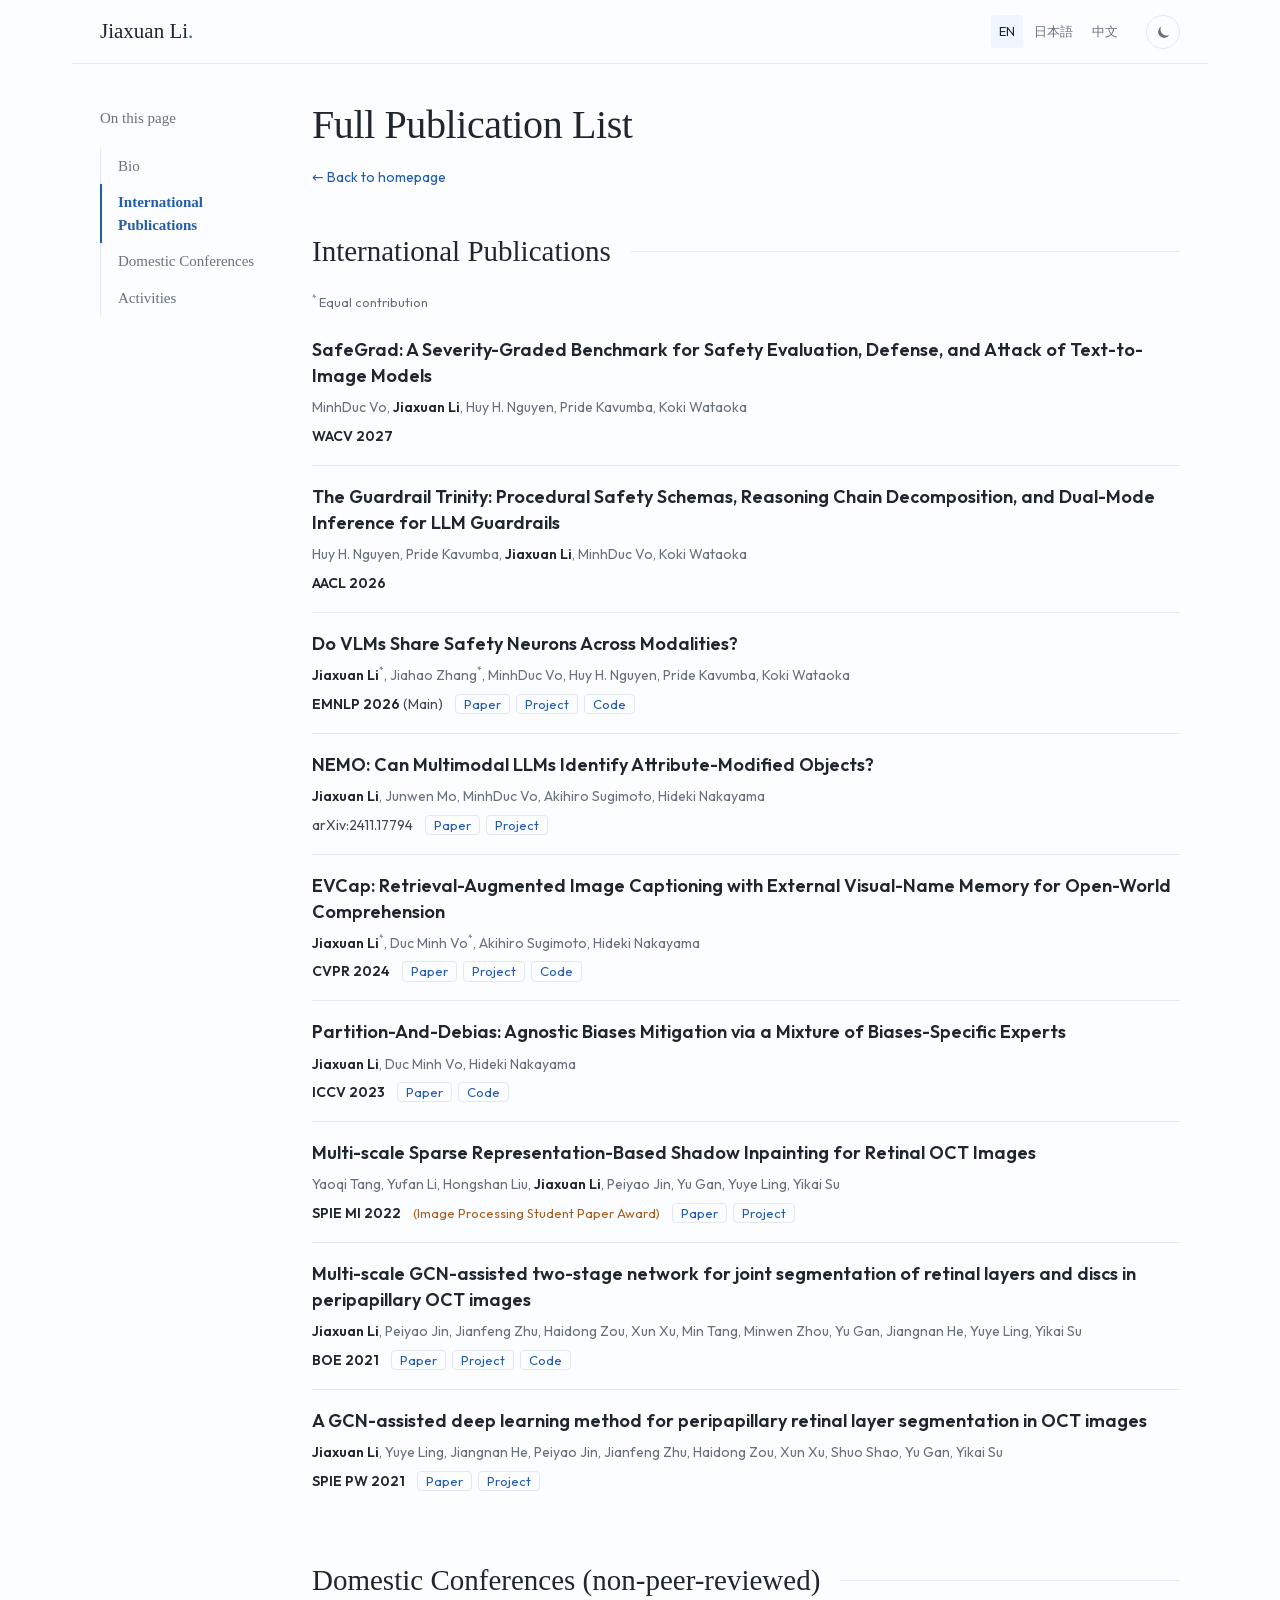
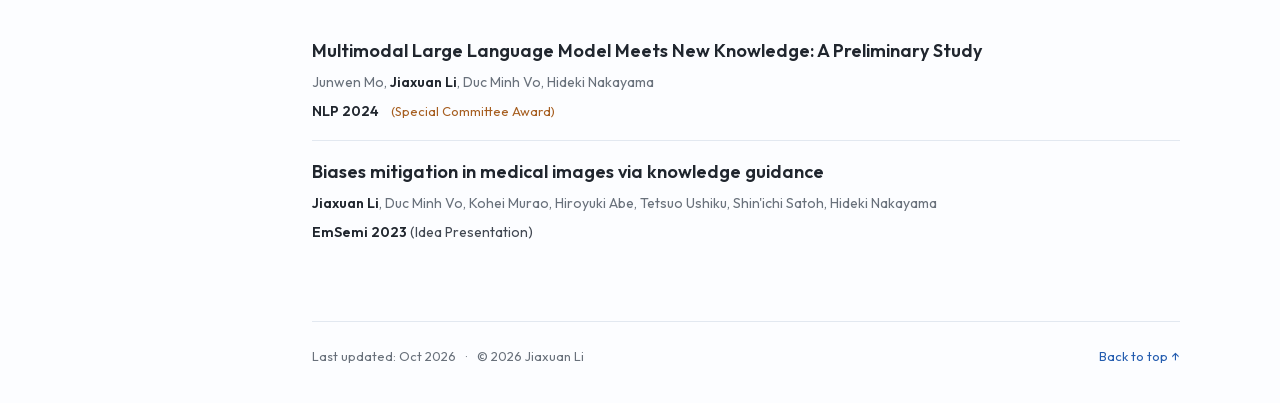
==== commit cfae5d3e: "Update EMNLP 2026 paper links" ====
--- a/publications.html
+++ b/publications.html
@@ -71,9 +71,9 @@
 </article>
 
 <article class="publication-item" aria-labelledby="paper-3">
-<div class="publication-details"><h3 class="paper-title" id="paper-3"><a href="https://arxiv.org/abs/2608.30750">Do VLMs Share Safety Neurons Across Modalities?</a></h3>
+<div class="publication-details"><h3 class="paper-title" id="paper-3"><a href="https://aclanthology.org/2026.emnlp-main.471/">Do VLMs Share Safety Neurons Across Modalities?</a></h3>
 <div class="paper-authors"><strong>Jiaxuan Li</strong><sup>*</sup>, Jiahao Zhang<sup>*</sup>, MinhDuc Vo, Huy H. Nguyen, Pride Kavumba, Koki Wataoka</div>
-<div class="paper-meta"><em class="venue-line"><b>EMNLP 2026</b> (Main)</em> <span class="paper-links"><a href="https://arxiv.org/abs/2608.30750" data-i18n="link.paper">Paper</a> <a href="https://jiaxuan-li.github.io/vlm-safety-neuron/" data-i18n="link.project">Project</a></span></div>
+<div class="paper-meta"><em class="venue-line"><b>EMNLP 2026</b> (Main)</em> <span class="paper-links"><a href="https://aclanthology.org/2026.emnlp-main.471/" data-i18n="link.paper">Paper</a> <a href="https://jiaxuan-li.github.io/vlm-safety-neuron/" data-i18n="link.project">Project</a> <a href="https://github.com/sbintuitions/VLM-safety-neuron" data-i18n="link.code">Code</a></span></div>
 </div>
 </article>
 
